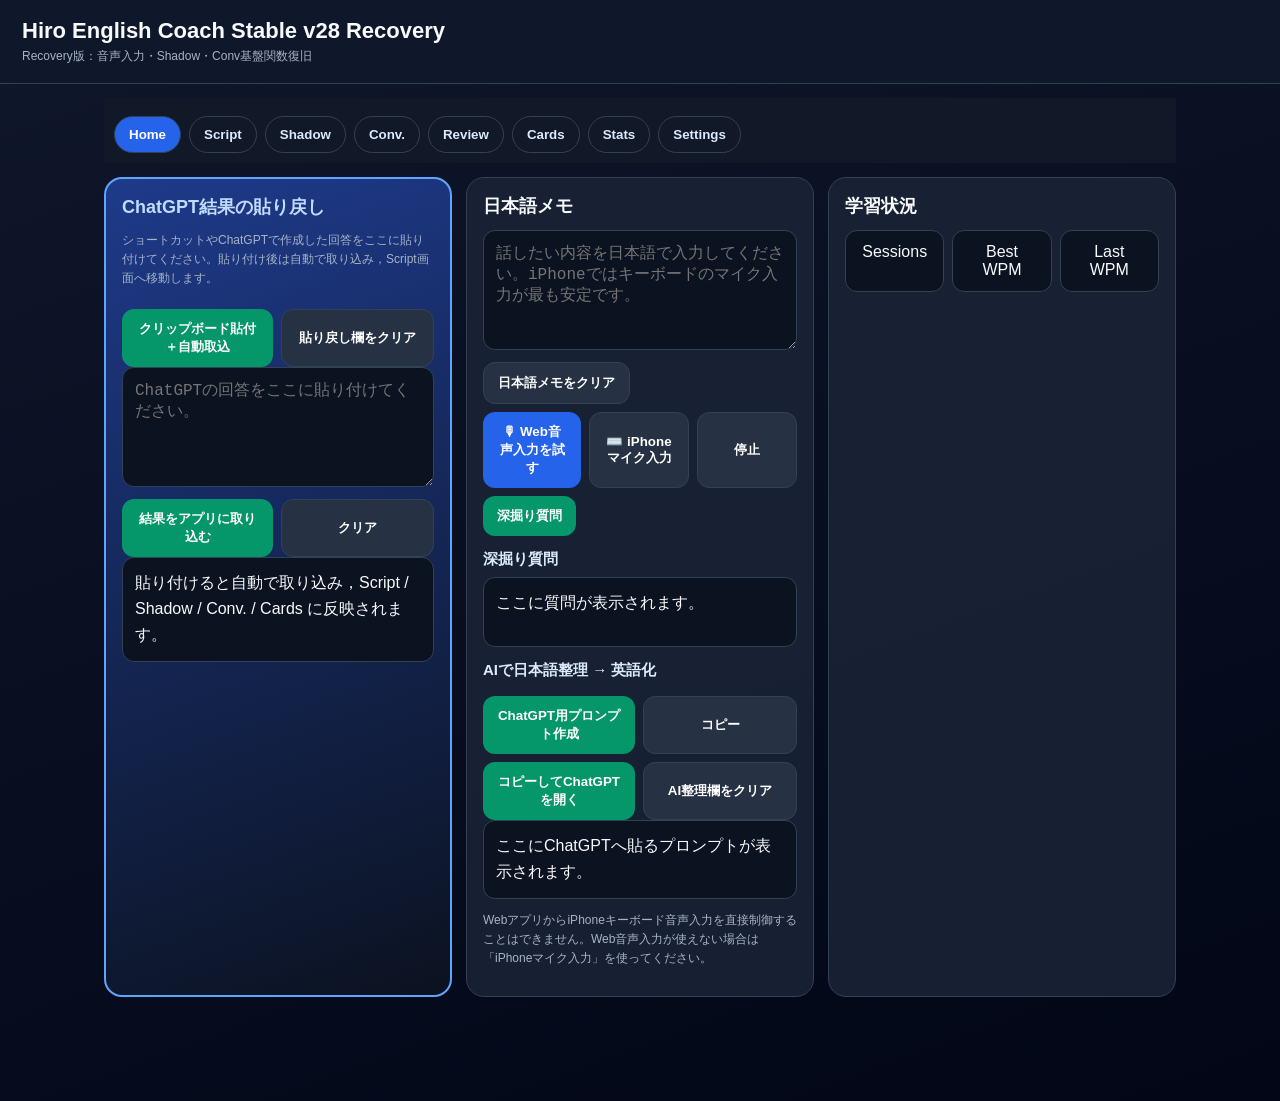
==== index.html @ 5a3bcdb6 "Add files via upload" ====
<!doctype html>
<html lang="ja">
<head>
<meta charset="utf-8">
<meta name="viewport" content="width=device-width,initial-scale=1,viewport-fit=cover">
<title>Hiro English Coach Stable v28 Recovery</title>
<link rel="manifest" href="manifest.webmanifest">
<style>
:root{--bg:#0f172a;--card:#182235;--ink:#f8fafc;--muted:#a7b3c7;--line:#334155;--blue:#2563eb;--green:#059669;--red:#dc2626;--amber:#f59e0b;--paste:#1e3a8a}
*{box-sizing:border-box}
body{margin:0;background:linear-gradient(160deg,#0f172a,#020617);color:var(--ink);font-family:-apple-system,BlinkMacSystemFont,"Segoe UI","Noto Sans JP",sans-serif}
header{padding:18px 22px;border-bottom:1px solid var(--line);background:#0f172a}
h1{font-size:22px;margin:0}.sub{font-size:12px;color:var(--muted);margin-top:4px}
.wrap{max-width:1100px;margin:auto;padding:14px 14px 90px}
.tabs{display:flex;gap:8px;overflow:auto;background:#111827;padding:10px;margin-bottom:14px}
.tab{white-space:nowrap;border:1px solid var(--line);border-radius:999px;background:#111827;color:#dbeafe;padding:10px 14px;font-weight:800;cursor:pointer}
.tab.active{background:var(--blue);color:white}
.screen{display:none}.screen.active{display:block}
.grid{display:grid;grid-template-columns:repeat(auto-fit,minmax(290px,1fr));gap:14px}
.card{background:rgba(24,34,53,.96);border:1px solid var(--line);border-radius:18px;padding:16px;margin-bottom:14px}
.cardPaste{background:linear-gradient(160deg,#1e3a8a,#0b1220);border:2px solid #60a5fa}
h2{font-size:18px;margin:0 0 12px}h3{font-size:15px;margin:14px 0 8px;color:#dbeafe}
input,textarea{width:100%;background:#0b1220;color:#f8fafc;border:1px solid var(--line);border-radius:12px;padding:12px;font-size:16px}
textarea{min-height:120px;resize:vertical}
button{border:0;border-radius:12px;background:var(--blue);color:white;padding:11px 14px;font-weight:800;cursor:pointer;margin-top:8px}
button.secondary{background:#263244;border:1px solid var(--line)}
button.good{background:var(--green)}
button.danger{background:var(--red)}
button.warn{background:var(--amber);color:#111827}
.row{display:flex;gap:8px}.row>*{flex:1}
.out{white-space:pre-wrap;background:#0b1220;border:1px solid var(--line);border-radius:12px;padding:12px;min-height:70px;line-height:1.65}
.pill{display:inline-block;border:1px solid var(--line);border-radius:999px;padding:7px 10px;margin:4px;background:#0b1220;color:#dbeafe;cursor:pointer}
.metric{display:grid;grid-template-columns:repeat(3,1fr);gap:8px}
.metric div{background:#0b1220;border:1px solid var(--line);border-radius:12px;text-align:center;padding:12px}
.metric b{display:block;font-size:22px}
canvas{width:100%;height:210px;background:#0b1220;border:1px solid var(--line);border-radius:12px}
.toast{position:fixed;left:16px;right:16px;bottom:18px;background:#052e2b;color:#d1fae5;border:1px solid #065f46;border-radius:14px;padding:12px;display:none;z-index:10}
.small{font-size:12px;color:var(--muted);line-height:1.6}
.itemCard{background:#0b1220;border:1px solid var(--line);border-radius:12px;padding:10px;line-height:1.55;margin-bottom:8px}
.itemCard b{display:block;color:#f8fafc;margin-bottom:4px}.itemCard .jp{color:#dbeafe}.itemCard .ex{color:#a7b3c7;font-size:12px;margin-top:4px}
.timer{font-size:34px;font-weight:900;text-align:center;background:#0b1220;border:1px solid var(--line);border-radius:14px;padding:14px;margin:8px 0}
.hiddenAnswer{display:none;margin-top:8px;color:#dbeafe}
.cardRow{display:grid;grid-template-columns:auto 1fr auto;gap:10px;align-items:start}
.badge{display:inline-block;border-radius:999px;padding:3px 8px;background:#1f2937;color:#dbeafe;font-size:12px;margin-left:4px}
.highlightTitle{color:#bfdbfe}

.studyCard{background:#0b1220;border:1px solid var(--line);border-radius:14px;padding:12px;margin-bottom:10px}
.studyCard .front{font-size:18px;font-weight:900;color:#f8fafc;margin-bottom:8px}
.studyCard .meaning{background:#10233f;border-left:4px solid #60a5fa;border-radius:8px;padding:8px;margin:6px 0;color:#dbeafe}
.studyCard .example{background:#111827;border-radius:8px;padding:8px;margin-top:6px;color:#a7b3c7;font-size:13px}
.studyCard label{display:flex;gap:8px;align-items:flex-start}
.testCard{background:#0b1220;border:1px solid var(--line);border-radius:14px;padding:14px;margin-bottom:10px}
.testQuestion{font-size:17px;font-weight:900;margin-bottom:8px}
.answerBox{display:none;background:#10233f;border-left:4px solid #60a5fa;border-radius:8px;padding:10px;margin-top:10px}
.answerText{font-size:18px;font-weight:900;color:#f8fafc;margin-bottom:6px}
.hintText{color:#a7b3c7;font-size:13px}


.dataBox{min-height:140px;font-family:ui-monospace,SFMono-Regular,Menlo,monospace;font-size:12px}
.toggleBody{display:block}
.compactCard .meaning,.compactCard .example{display:none}

@media(max-width:640px){.row{display:block}.metric{grid-template-columns:1fr 1fr 1fr}.cardRow{grid-template-columns:auto 1fr}}

/* v8 responsive fixes */
.studyCard,.itemCard,.testCard{
  overflow:hidden;
  word-break:break-word;
  overflow-wrap:anywhere;
}
.studyCard label{
  display:grid;
  grid-template-columns:24px minmax(0,1fr);
  gap:10px;
  align-items:start;
}
.studyCard .front,.itemCard .front,.testQuestion{
  white-space:normal;
  word-break:break-word;
  overflow-wrap:anywhere;
  line-height:1.45;
}
.meaning,.example,.answerBox,.hintText{
  white-space:normal;
  word-break:break-word;
  overflow-wrap:anywhere;
}
.mobileOnly{display:none}
.desktopOnly{display:block}
.quizPrompt{
  background:#111827;
  border:1px solid var(--line);
  border-radius:10px;
  padding:10px;
  margin:8px 0;
}
.quizPrompt .label{
  color:#a7b3c7;
  font-size:12px;
  display:block;
  margin-bottom:4px;
}
.quizPrompt .content{
  color:#f8fafc;
  font-weight:800;
  font-size:16px;
  line-height:1.5;
}
@media(max-width:640px){
  body{font-size:15px}
  header{padding:14px 14px}
  h1{font-size:19px}
  .wrap{padding:10px 10px 80px}
  .tabs{gap:6px;padding:8px;margin-left:-10px;margin-right:-10px;border-radius:0}
  .tab{padding:9px 11px;font-size:13px}
  .grid{display:block}
  .card{padding:12px;border-radius:14px}
  .row{display:block}
  .row>*{width:100%;margin-top:8px}
  textarea{min-height:105px;font-size:16px}
  button{width:100%;font-size:14px}
  .metric{grid-template-columns:1fr 1fr 1fr;gap:6px}
  .metric div{padding:8px}
  .metric b{font-size:18px}
  .studyCard,.itemCard,.testCard{padding:10px;border-radius:12px;margin-bottom:10px}
  .studyCard label{grid-template-columns:22px minmax(0,1fr)}
  .studyCard input[type="checkbox"]{width:20px;height:20px;margin-top:2px}
  .studyCard .front,.itemCard .front{
    font-size:16px;
    line-height:1.45;
    display:block;
    max-width:100%;
  }
  .badge{
    display:inline-block;
    margin-left:0;
    margin-top:5px;
    white-space:normal;
    line-height:1.3;
  }
  .meaning,.example{
    font-size:14px;
    line-height:1.55;
    padding:8px;
  }
  .testQuestion{font-size:15px;line-height:1.5}
  .quizPrompt .content{font-size:15px}
  .answerText{font-size:16px;line-height:1.5}
  .timer{font-size:28px;padding:10px}
  canvas{height:170px}
  .mobileOnly{display:block}
  .desktopOnly{display:none}
}


.statsControls{display:flex;gap:8px;flex-wrap:wrap;margin:10px 0}
.statsControls button{width:auto}
.statsControls button.activeRange{background:#2563eb;color:white}
.legend{display:flex;gap:12px;flex-wrap:wrap;margin:8px 0;color:#dbeafe;font-size:13px}
.legend span{display:inline-flex;align-items:center;gap:6px}
.legend i{display:inline-block;width:14px;height:4px;border-radius:999px}
.legend .convLine{background:#60a5fa}
.legend .shadowLine{background:#34d399}
.ratePreview{background:#0b1220;border:1px solid var(--line);border-radius:12px;padding:12px;margin-top:8px;text-align:center;font-size:22px;font-weight:900}


/* v11 layout and stats polish */
.shadowGrid{
  display:grid;
  grid-template-columns:minmax(0,1.05fr) minmax(300px,.95fr);
  gap:14px;
  align-items:start;
}
.statPanel{
  background:linear-gradient(160deg,#0b1220,#111827);
  border:1px solid #334155;
  border-radius:18px;
  padding:14px;
}
.statsControls{
  background:#0b1220;
  border:1px solid #334155;
  border-radius:999px;
  padding:6px;
  display:inline-flex;
  gap:6px;
}
.statsControls button{
  border-radius:999px;
  padding:8px 14px;
  margin-top:0;
}
.statsControls button.activeRange{
  background:linear-gradient(135deg,#2563eb,#60a5fa);
  color:white;
  box-shadow:0 0 18px rgba(96,165,250,.35);
}
.legend{
  display:flex;
  gap:10px;
  flex-wrap:wrap;
  margin:10px 0 8px;
  color:#dbeafe;
  font-size:13px;
}
.legend span{
  display:inline-flex;
  align-items:center;
  gap:7px;
  background:#0b1220;
  border:1px solid #334155;
  border-radius:999px;
  padding:6px 10px;
}
.legend i{display:inline-block;width:18px;height:4px;border-radius:999px}
.legend .convLine{background:#60a5fa}
.legend .shadowLine{background:#34d399}
.ratePreview{
  background:#0b1220;
  border:1px solid #334155;
  border-radius:14px;
  padding:12px;
  margin:8px 0;
  font-size:15px;
  color:#dbeafe;
}
.ratePreview b{
  display:block;
  font-size:26px;
  color:#f8fafc;
  margin-top:4px;
}
@media(max-width:760px){
  .shadowGrid{display:block}
}


.syncStatusOk{color:#86efac}
.syncStatusNg{color:#fecaca}
.syncBox{background:#0b1220;border:1px solid #334155;border-radius:14px;padding:12px;margin-top:10px}


.speedControl{
  display:grid;
  grid-template-columns:1fr auto;
  gap:10px;
  align-items:center;
  margin:10px 0;
}
.speedNumber{
  min-width:96px;
  text-align:center;
  background:#0b1220;
  border:1px solid #60a5fa;
  border-radius:14px;
  padding:10px;
  font-weight:900;
  color:#f8fafc;
}
.speedNumber .num{
  font-size:28px;
  line-height:1;
}
.speedNumber .unit{
  font-size:12px;
  color:#a7b3c7;
}
@media(max-width:640px){
  .speedControl{grid-template-columns:1fr}
  .speedNumber{width:100%}
}


.pointNote{
  display:inline-block;
  font-size:11px;
  color:#93c5fd;
  background:rgba(37,99,235,.12);
  border:1px solid rgba(96,165,250,.35);
  border-radius:999px;
  padding:2px 7px;
  margin:2px 0 6px;
  font-weight:700;
}
.reviewCollapsed{
  display:none !important;
}


.shadowBlockCard{background:#0b1220;border:1px solid #334155;border-radius:12px;padding:10px;margin-bottom:10px;line-height:1.65}
.shadowBlockCard .blockTitle{font-size:12px;color:#93c5fd;font-weight:800;margin-bottom:6px}
.shadowBlockCard .blockText{white-space:pre-wrap;word-break:break-word}
.shadowBlockCard.selectedShadow{border-color:#60a5fa;box-shadow:0 0 0 2px rgba(96,165,250,.20)}
.shadowControls{display:flex;gap:8px;flex-wrap:wrap;margin:8px 0}
.shadowControls button{width:auto}
@media(max-width:640px){.shadowControls button{width:100%}}

</style>
</head>
<body>
<header>
<h1>Hiro English Coach Stable v28 Recovery</h1>
<div class="sub">Recovery版：音声入力・Shadow・Conv基盤関数復旧</div>
</header>

<div class="wrap">
<nav class="tabs">
<button class="tab active" data-target="home">Home</button>
<button class="tab" data-target="scriptTab">Script</button>
<button class="tab" data-target="shadow">Shadow</button>
<button class="tab" data-target="conv">Conv.</button>
<button class="tab" data-target="review">Review</button>
<button class="tab" data-target="cards">Cards</button>
<button class="tab" data-target="stats">Stats</button>
<button class="tab" data-target="settings">Settings</button>
</nav>

<section id="home" class="screen active">
<div class="grid">
<div class="card cardPaste">
<h2 class="highlightTitle">ChatGPT結果の貼り戻し</h2>
<p class="small">ショートカットやChatGPTで作成した回答をここに貼り付けてください。貼り付け後は自動で取り込み，Script画面へ移動します。</p>
<div class="row"><button class="good" id="pasteFromClipboard">クリップボード貼付＋自動取込</button><button class="secondary" id="clearResultBox">貼り戻し欄をクリア</button></div>
<textarea id="chatgptResult" placeholder="ChatGPTの回答をここに貼り付けてください。"></textarea>
<div class="row"><button class="good" id="importChatGPTResult">結果をアプリに取り込む</button><button class="secondary" id="clearChatGPTResult">クリア</button></div>
<div id="importStatus" class="out">貼り付けると自動で取り込み，Script / Shadow / Conv. / Cards に反映されます。</div>
</div>


<div class="card">
<h2>日本語メモ</h2>
<textarea id="memo" placeholder="話したい内容を日本語で入力してください。iPhoneではキーボードのマイク入力が最も安定です。"></textarea>
<button class="secondary" id="clearMemo">日本語メモをクリア</button>
<div class="row"><button id="voiceJa">🎙 Web音声入力を試す</button><button class="secondary" id="focusMemo">⌨️ iPhoneマイク入力</button><button class="secondary" id="stopVoice1">停止</button></div>

<button class="good" id="deepBtn">深掘り質問</button>
<h3>深掘り質問</h3>
<div id="deepQuestion" class="out">ここに質問が表示されます。</div>

<h3>AIで日本語整理 → 英語化</h3>
<div class="row"><button class="good" id="makeAiPrompt">ChatGPT用プロンプト作成</button><button class="secondary" id="copyAiPrompt">コピー</button></div>
<div class="row"><button class="good" id="openChatGPT">コピーしてChatGPTを開く</button><button class="secondary" id="clearAiPrompt">AI整理欄をクリア</button></div>
<div id="aiPromptBox" class="out">ここにChatGPTへ貼るプロンプトが表示されます。</div>
<p class="small">WebアプリからiPhoneキーボード音声入力を直接制御することはできません。Web音声入力が使えない場合は「iPhoneマイク入力」を使ってください。</p>
</div>


<div class="card">
<h2>学習状況</h2>
<div class="metric">
<div><b id="totalSessions">0</b><span>Sessions</span></div>
<div><b id="bestWpm">0</b><span>Best WPM</span></div>
<div><b id="lastWpm">0</b><span>Last WPM</span></div>
</div>
</div>
</div>
</section>

<section id="scriptTab" class="screen">
<div class="card">
<h2>Script</h2>
<div class="row"><button id="speakScript" class="secondary">🔊 読み上げ</button><button id="stopSpeak" class="secondary">停止</button></div>
<button class="secondary" id="clearScript">Scriptをクリア</button>
<h3>AI整理後の日本語</h3>
<div id="refinedJapanese" class="out"></div>
<h3>English Script</h3>

<textarea id="scriptText" placeholder="ここに英語スクリプトが入ります。"></textarea>
<h3>Japanese Translation</h3>
<div id="translation" class="out"></div>
<h3>Useful Phrases</h3>
<div id="phrases"></div>
<h3>TOEIC Vocabulary</h3>
<div id="vocab"></div>
</div>
</section>

<section id="shadow" class="screen">
<div class="shadowGrid">
<div class="card">
<h2>Shadowing</h2>
<div class="row"><button id="makeShadow" class="good">ブロック再分割</button><button id="speakShadowAll" class="secondary">🔊 全体読み上げ</button></div><div class="shadowControls"><button id="repeatShadowAll" class="secondary">全体リピート</button><button id="repeatSelectedShadow" class="secondary">選択ブロックをリピート</button><button id="stopShadowRepeat" class="danger">リピート停止</button></div><div id="selectedShadowInfo" class="small">選択中ブロック：なし</div>
<div id="shadowBlocks" class="out"></div>
<button class="secondary" id="clearShadow">Shadowをクリア</button>
</div>

<div class="card">
<h2>Shadow WPM</h2>
<p class="small">シャドーイングした英文をここに入力，またはWeb音声入力してください。WPM履歴にはShadowとして記録されます。</p>
<textarea id="shadowSpoken" placeholder="シャドーイングで話した英文を入力してください。"></textarea>
<button class="secondary" id="clearShadowSpoken">Shadow音声入力欄をクリア</button>
<div class="row"><button id="voiceShadowEn">🎙 Web音声入力＋WPM開始</button><button class="secondary" id="focusShadowSpoken">⌨️ iPhoneマイク入力</button><button class="secondary" id="stopShadowVoice">停止＋WPM計測</button></div>
<h3>Shadow WPM測定</h3>
<div class="timer" id="shadowTimerDisplay">00:00</div>
<div class="row"><button id="startShadowTimer" class="good">開始</button><button id="stopShadowTimer" class="secondary">停止</button><button id="resetShadowTimer" class="secondary">リセット</button></div>
<input id="shadowSeconds" type="hidden" value="1">
<div id="shadowWpmOut" class="out"></div>
</div>


</div></section>

<section id="conv" class="screen">
<div class="grid">
<div class="card">
<h2>英会話質問</h2>
<div id="questions" class="out"></div>
</div>
<div class="card">
<h2>自分の英語</h2>
<textarea id="spoken" placeholder="英語で話した内容を入力してください。Web音声入力が使える場合は，開始と同時にWPMタイマーも始まります。"></textarea>
<button class="secondary" id="clearSpoken">自分の英語をクリア</button>
<div class="row"><button id="voiceEn">🎙 Web音声入力＋WPM開始</button><button class="secondary" id="focusSpoken">⌨️ iPhoneマイク入力</button><button class="secondary" id="stopVoice2">停止＋WPM計測</button></div>
<h3>WPM測定</h3>
<div class="timer" id="timerDisplay">00:00</div>
<div class="row"><button id="startTimer" class="good">開始</button><button id="stopTimer" class="secondary">停止</button><button id="resetTimer" class="secondary">リセット</button></div>
<div class="row"><input id="seconds" type="number" value="60" min="1"><button id="calcWpm" class="good">WPM計測</button></div>
<div id="wpmOut" class="out"></div>
</div>
</div>
</section>

<section id="review" class="screen">
<div class="grid">
<div class="card">
<h2>今回の復習カード</h2>
<button id="makeReview" class="good">今回のカード表示</button>
<div class="row"><button id="showCurrentCardList" class="secondary">今回のカードすべて表示</button><button id="hideCurrentCardList" class="secondary">今回のカードすべて非表示</button></div>
<div id="reviewCards"></div>
<div class="row"><button id="saveSelectedCurrentPhrases" class="good">選択したカードを蓄積</button><button id="selectAllCurrent" class="secondary">今回分を全選択</button></div>
</div>
<div class="card">
<h2>ミニクイズ</h2>
<div id="quiz"></div>
</div>
</div>
</section>

<section id="cards" class="screen">
<div class="card">
<h2>後日確認テスト</h2>
<p class="small">先に確認テストを表示します。蓄積カード一覧でカードを選択してから「選択カードでテスト」を押してください。</p>
<div class="row"><button id="makeSavedQuiz" class="good">選択カードでテスト</button><button id="makeRandomSavedQuiz" class="secondary">ランダム5問</button></div>
<div id="savedQuiz"></div>
</div>
<div class="card">
<h2>蓄積カード一覧</h2>
<div class="row"><button id="selectAllSaved" class="secondary">全選択</button><button id="unselectAllSaved" class="secondary">全解除</button><button id="deleteSelectedCards" class="danger">選択削除</button></div>
<div id="savedPhrases"></div>
</div>
<div class="card">
<h2>クラウド同期</h2>
<p class="small">Cloudflare Worker + KV に復習カードとWPM履歴を保存し，PC/iPhoneで共有できます。</p>
<div class="row"><button id="saveCloud" type="button" class="good" type="button" onclick="saveCloud()">クラウドへ保存</button><button id="loadCloud" type="button" class="secondary" type="button" onclick="loadCloud()">クラウドから読込</button></div>
<div id="cloudStatus" class="out">未同期</div>
<h2>データ移行</h2>
<p class="small">復習カードとWPM履歴をJSON形式で書き出し，別端末や更新後のアプリに取り込めます。</p>
<div class="row"><button id="exportData" class="good">データを書き出し</button><button id="copyExportData" class="secondary">コピー</button></div>
<textarea id="dataTransferBox" class="dataBox" placeholder="ここに書き出しデータが表示されます。取り込む場合はJSONを貼り付けてください。"></textarea>
<div class="row"><button id="importData" class="good">データを取り込む</button><button id="clearTransferBox" class="secondary">欄をクリア</button></div>
<div id="dataTransferStatus" class="out">未実行</div>
</div>
</section>

<section id="stats" class="screen">
<div class="card">
<h2>WPM履歴</h2>
<div class="metric">
<div><b id="avgWpm">0</b><span>Average</span></div>
<div><b id="statBest">0</b><span>Best</span></div>
<div><b id="statLast">0</b><span>Last</span></div>
</div>
<div class="statsControls"><button id="rangeAll" class="secondary activeRange">全期間</button><button id="rangeWeek" class="secondary">週</button><button id="rangeMonth" class="secondary">月</button></div><div class="legend"><span><i class="convLine"></i>Conv. WPM</span><span><i class="shadowLine"></i>Shadow WPM</span></div><canvas id="chart" width="900" height="260"></canvas>
<button class="secondary" id="clearData">WPM履歴削除</button>
</div>
</section>

<section id="settings" class="screen">
<div class="card">
<h2>設定</h2>
<label class="small">読み上げ速度</label>
<div class="speedControl">
  <input id="readWpm" type="range" min="80" max="220" step="5" value="130">
  <div class="speedNumber"><div class="num"><span id="rateValue">130</span></div><div class="unit">WPM</div></div>
</div>
<h3>クラウド同期設定</h3>
<label class="small">Sync Worker URL</label>
<input id="syncWorkerUrl" placeholder="例：https://english-sync.xxxxx.workers.dev">
<label class="small">ユーザーID</label>
<input id="syncUserId" placeholder="例：hiro">
<label class="small">同期パスコード</label>
<input id="syncPasscode" type="password" placeholder="Cloudflare Workerに設定したパスコード">
<label class="small"><input id="autoSync" type="checkbox" style="width:auto;margin-right:8px">自動同期する（起動時に読込・更新時に保存）</label>
<button id="testSync" type="button" class="secondary" type="button" onclick="testSync()">同期接続テスト</button>

<button id="saveSettings" class="good">保存</button>
<div id="settingsStatus" class="out">設定を変更できます。</div>
</div>
</section>
</div>
<div id="toast" class="toast"></div>

<script>
(function(){
"use strict";
if("serviceWorker" in navigator){navigator.serviceWorker.getRegistrations().then(function(regs){regs.forEach(function(r){r.unregister();});}).catch(function(){});}
var storeKey="hiroEnglishCoach.stable.v5";
var recognition=null, currentDictationMode=null, currentDictationMode=null, currentDictationTarget=null, currentDictationMode=null, timerStart=null, timerElapsed=0, timerInterval=null, shadowTimerStart=null, shadowTimerElapsed=0, shadowTimerInterval=null, statsRange="all";
var currentPhraseItems=[], currentVocabItems=[];
var shadowBlocksData=[], selectedShadowIndex=null, shadowRepeatActive=false;

function el(id){return document.getElementById(id)}
function val(id){return (el(id).value||"").trim()}
function text(id,t){el(id).innerText=t||""}
function html(id,t){el(id).innerHTML=t||""}
function toast(t){var x=el("toast");x.innerText=t;x.style.display="block";setTimeout(function(){x.style.display="none"},2600)}
function esc(s){return String(s||"").replace(/[&<>"']/g,function(m){return {"&":"&amp;","<":"&lt;",">":"&gt;",'"':"&quot;","'":"&#39;"}[m]})}
function getData(){try{return JSON.parse(localStorage.getItem(storeKey)||'{"sessions":[],"settings":{},"savedPhrases":[]}')}catch(e){return {sessions:[],settings:{},savedPhrases:[]}}}
function saveData(d){try{localStorage.setItem(storeKey,JSON.stringify(d))}catch(e){} updateStats();renderSavedPhrases();scheduleAutoSync()}
function showTab(id){document.querySelectorAll(".screen").forEach(function(s){s.classList.remove("active")});document.querySelectorAll(".tab").forEach(function(b){b.classList.remove("active")});el(id).classList.add("active");document.querySelector('.tab[data-target="'+id+'"]').classList.add("active");if(id==="stats")drawChart();if(id==="cards")renderSavedPhrases()}

function deepQuestion(){var qs=["一番伝えたい結論は何ですか？","具体例を1つ挙げるとしたら何ですか？","なぜその話を英語で話したいですか？","聞き手にどんな印象を持ってほしいですか？","英語で言いにくそうな部分はどこですか？","その経験から何を学びましたか？"];text("deepQuestion",qs[Math.floor(Math.random()*qs.length)])}

function makeAiPrompt(){
  var memo=val("memo")||"未入力";
  var prompt="あなたは私専属の英語スピーキングコーチです。\n\n"+
"以下の日本語メモをもとに，英語スピーキング練習用の教材を作ってください。\n"+
"あとで別アプリに貼り戻すため，必ず指定した見出しタグを使って出力してください。\n\n"+
"【日本語メモ】\n"+memo+"\n\n"+
"以下の形式で出力してください。見出しタグは変更しないでください。\n\n"+
"[JAPANESE_REFINED]\n日本語メモを自然で分かりやすい話し言葉に整理してください。結論→理由→具体例→まとめの順にしてください。\n\n"+
"[ENGLISH_SCRIPT]\nTOEIC700程度の学習者が1分で話せる自然な英語スクリプトを作ってください。難しすぎる表現は避けてください。\n\n"+
"[JAPANESE_TRANSLATION]\n英語スクリプトの自然な日本語訳を書いてください。\n\n"+
"[USEFUL_PHRASES]\n重要表現を10個，英語表現 - 日本語意味 - 例文 の形式で書いてください。\n\n"+
"[TOEIC_VOCABULARY]\nTOEICにも役立つ語彙を10個，英単語 - 日本語意味 - 例文 の形式で書いてください。\n\n"+
"[SHADOWING]\n英語スクリプトだけを2〜3文ごとに区切ってください。POINTやTipが必要な場合は短く1行だけにしてください。日本語解説や空白行は入れないでください。\n\n"+
"[CONVERSATION_QUESTIONS]\n英会話練習用の質問を5個作ってください。\n\n"+
"[MINI_QUIZ]\n穴埋め，英訳，意味確認を混ぜたミニクイズを5問作ってください。";
  text("aiPromptBox",prompt);
  try{navigator.clipboard.writeText(prompt);toast("ChatGPT用プロンプトを作成してコピーしました")}catch(e){toast("プロンプトを作成しました。手動でコピーしてください")}
}
function copyAiPrompt(){var p=el("aiPromptBox").innerText||"";if(!p||p.indexOf("ここに")===0){makeAiPrompt();return}try{navigator.clipboard.writeText(p);toast("コピーしました")}catch(e){toast("手動でコピーしてください")}}
function openChatGPT(){makeAiPrompt();toast("プロンプトをコピーしました。ChatGPTで貼り付けて送信してください。");setTimeout(function(){try{window.open("https://chatgpt.com/","_blank")}catch(e){location.href="https://chatgpt.com/"}},300)}

var importBusy=false;
var lastImportedText="";

function runChatGPTImport(reason){
  var t=val("chatgptResult");
  if(!t || t.trim().length<20){
    return false;
  }
  if(importBusy)return false;
  if(t===lastImportedText && reason!=="manual"){
    return false;
  }
  importBusy=true;
  try{
    lastImportedText=t;
    importChatGPTResult();
    return true;
  }catch(e){
    text("importStatus","取り込みエラー: "+(e.message||e));
    toast("取り込みエラー: "+(e.message||e));
    return false;
  }finally{
    setTimeout(function(){importBusy=false},300);
  }
}

async function pasteFromClipboard(){
  try{
    var t=await navigator.clipboard.readText();
    if(!t){
      toast("クリップボードが空です");
      return;
    }
    el("chatgptResult").value=t;
    lastImportedText="";
    text("importStatus","クリップボードから貼り付けました。取り込みます。");
    toast("貼り付けました。取り込みます。");
    setTimeout(function(){runChatGPTImport("clipboard")},80);
  }catch(e){
    text("importStatus","ブラウザ制限で自動貼付できません。貼り戻し欄を長押し/貼り付けしてください。");
    toast("自動貼付できません。手動でペーストしてください。");
    el("chatgptResult").focus();
  }
}



// v27 compatibility guards
function isNoiseLine(line){
  var s=String(line||"").trim();
  if(!s)return true;
  if(/^[-ー―—–_=\s]+$/.test(s))return true;
  if(/^\[[A-Z_]+\]$/.test(s))return true;
  if(/^(Japanese|Tip|POINT|Point|日本語|コツ|ポイント)[:：]/i.test(s))return true;
  return false;
}

function isEnglishLine(line){
  var s=String(line||"").trim();
  if(isNoiseLine(s))return false;
  if(/[ぁ-んァ-ヶ一-龠]/.test(s))return false;
  return /[A-Za-z]/.test(s);
}

function importChatGPTResult(){
  var src=val("chatgptResult");
  if(!src || !src.trim()){
    toast("ChatGPTの結果を貼り付けてください");
    return;
  }

  var refined="",script="",translation="",phrases="",vocab="",questions="",quiz="";
  try{
    refined=extractSection(src,"JAPANESE_REFINED");
    script=extractSection(src,"ENGLISH_SCRIPT");
    translation=extractSection(src,"JAPANESE_TRANSLATION");
    phrases=extractSection(src,"USEFUL_PHRASES");
    vocab=extractSection(src,"TOEIC_VOCABULARY");
    questions=extractSection(src,"CONVERSATION_QUESTIONS");
    quiz=extractSection(src,"MINI_QUIZ");
  }catch(e){
    text("importStatus","セクション抽出で一部エラーがありましたが，取り込みを継続します。");
  }

  if(!script){
    var lines=src.split(/\n+/).map(function(x){return x.trim()}).filter(Boolean);
    var englishLines=lines.filter(function(x){return isEnglishLine(x) && !/^\[.*\]$/.test(x);});
    script=englishLines.length?englishLines.join(" "):src;
  }

  if(el("refinedJapanese"))text("refinedJapanese",refined);
  if(el("scriptText"))el("scriptText").value=script;
  if(el("translation"))text("translation",translation);

  try{if(phrases)renderPhraseList(phrases)}catch(e){}
  try{if(vocab)renderVocabList(vocab)}catch(e){}

  try{
    shadowBlocksData=[];
    if(el("shadowBlocks"))html("shadowBlocks","");
    makeShadowFromScript(script);
  }catch(e){
    text("importStatus","Shadowブロック分割でエラー: "+(e.message||e));
  }

  if(questions && el("questions"))text("questions",questions);
  if(quiz && el("quiz"))html("quiz",'<div class="out">'+esc(quiz)+'</div>');

  var d=getData();
  d.memo=val("memo");
  d.script=script;
  d.translation=translation;
  d.refined=refined;
  d.currentPhraseItems=currentPhraseItems;
  d.currentVocabItems=currentVocabItems;
  d.chatgptResult=src;
  saveData(d);

  text("importStatus","取り込み完了。Scriptへ移動しました。Shadowブロックも自動分割済みです。");
  toast("取り込み完了。Scriptへ移動します。");

  showTab("scriptTab");
  setTimeout(function(){showTab("scriptTab")},80);
  setTimeout(function(){showTab("scriptTab")},250);
}




function extractSection(src,name){
  src=String(src||"").replace(/\r/g,"");
  var startTag="["+name+"]";
  var idx=src.indexOf(startTag);
  if(idx<0)return "";
  var rest=src.slice(idx+startTag.length);
  var next=rest.search(/\n\[[A-Z_]+\]/);
  if(next>=0)rest=rest.slice(0,next);
  return rest.trim();
}

function parseLineItem(line){
  var raw=String(line||"").trim();
  raw=raw.replace(/^[-・*]\s*/,"").replace(/^\d+[.)]\s*/,"").trim();
  if(isNoiseLine(raw))return null;
  var parts=raw.split(/\s+-\s+|：|:|－|—/).map(function(x){return x.trim()}).filter(Boolean);
  var expression=parts[0]||"";
  var meaning=parts[1]||"";
  var example=parts.slice(2).join(" - ")||"";

  if(!meaning){
    var m=raw.match(/^(.+?)\s*[（(](.+?)[）)]\s*(.*)$/);
    if(m){expression=m[1].trim();meaning=m[2].trim();example=m[3].trim();}
  }

  if(!expression || expression.length<2)return null;
  if(/^(例文|Example|Meaning|意味)\s*$/i.test(expression))return null;
  if(!meaning && !example && expression.split(/\s+/).length<2 && !/[A-Za-z]/.test(expression))return null;

  return {id:Date.now()+"-"+Math.random().toString(36).slice(2),expression:expression,meaning:meaning,example:example,correct:0,total:0,created:new Date().toISOString()}
}

function renderPhraseList(block){
  var lines=String(block||"").split(/\n/).map(function(x){return x.trim()}).filter(Boolean);
  currentPhraseItems=lines.map(parseLineItem).filter(Boolean).filter(function(p){
    return p.expression && (p.meaning || p.example || p.expression.split(/\s+/).length>=2);
  });
  if(!currentPhraseItems.length){
    html("phrases",'<div class="out">Useful Phrasesは検出されませんでした。</div>');
    return;
  }
  html("phrases",currentPhraseItems.map(function(p,i){
    return '<div class="studyCard">'
      + '<div class="front">'+(i+1)+'. '+esc(p.expression)+'</div>'
      + (p.meaning?'<div class="meaning"><b>和訳</b><br>'+esc(p.meaning)+'</div>':'')
      + (p.example?'<div class="example"><b>例文</b><br>'+esc(p.example)+'</div>':'')
      + '</div>';
  }).join(""));
}

function renderVocabList(block){
  var lines=String(block||"").split(/\n/).map(function(x){return x.trim()}).filter(Boolean);
  currentVocabItems=lines.map(parseLineItem).filter(Boolean).filter(function(p){
    return p.expression && (p.meaning || p.example);
  });
  if(!currentVocabItems.length){
    html("vocab",'<div class="out">TOEIC Vocabularyは検出されませんでした。</div>');
    return;
  }
  html("vocab",currentVocabItems.map(function(p,i){
    return '<div class="studyCard">'
      + '<div class="front">'+(i+1)+'. '+esc(p.expression)+'</div>'
      + (p.meaning?'<div class="meaning"><b>和訳</b><br>'+esc(p.meaning)+'</div>':'')
      + (p.example?'<div class="example"><b>例文</b><br>'+esc(p.example)+'</div>':'')
      + '</div>';
  }).join(""));
}

function isPointLine(line){
  return /^(POINT|Point|point|Tip|TIP|tip)[:：]/.test(String(line||"").trim());
}

function isEnglishShadowLine(line){
  var s=String(line||"").trim();
  if(!s)return false;
  if(/^[-ー―—–]+$/.test(s))return false;
  if(/^[①②③④⑤⑥⑦⑧⑨⑩]$/.test(s))return false;
  if(/^(Block\s*\d+|English|Japanese|Tip|Point|Pronunciation|Rhythm|意味|日本語|発音|コツ|ポイント)[:：]?\s*$/i.test(s))return false;
  if(/^(Japanese|Tip|Point|Pronunciation|Rhythm|意味|日本語|発音|コツ|ポイント)[:：]/i.test(s))return false;
  if(/[ぁ-んァ-ヶ一-龠]/.test(s))return false;
  if(!/[A-Za-z]/.test(s))return false;
  return true;
}

function cleanEnglishShadowLines(text){
  var src=String(text||"").replace(/\r/g,"");
  var lines=src.split("\n").map(function(x){return x.trim()}).filter(Boolean);
  var out=[];
  lines.forEach(function(line){
    var s=line.replace(/^[-・*]\s*/,"").replace(/^\d+[.)]\s*/,"").trim();
    if(isEnglishShadowLine(s))out.push(s);
  });
  if(!out.length){
    var sentences=src.match(/[^.!?]+[.!?]/g)||[];
    out=sentences.map(function(s){return s.trim()}).filter(isEnglishShadowLine);
  }
  return out;
}


// v28 restored foundational functions
function countEnglishWords(s){
  return (String(s||"").trim().match(/[A-Za-z]+(?:'[A-Za-z]+)?/g)||[]).length;
}

function focusForKeyboard(id){
  var node=el(id);
  if(node){
    node.focus();
    toast("入力欄を選択しました。iPhoneキーボードのマイクを使ってください。");
  }
}

function speak(t){
  var cleaned=String(t||"").replace(/Block\s*\d+/gi,"").trim();
  if(!cleaned){toast("読み上げる文章がありません");return}
  if(!("speechSynthesis" in window)){toast("このブラウザは読み上げに対応していません");return}
  speechSynthesis.cancel();
  var u=new SpeechSynthesisUtterance(cleaned);
  u.lang="en-US";
  u.rate=(Number(document.getElementById("readWpm")?document.getElementById("readWpm").value:130)||130)/150;
  speechSynthesis.speak(u);
}

function stopSpeaking(){
  if("speechSynthesis" in window)speechSynthesis.cancel();
}

function dictate(id,lang,withTimer,mode){
  var SR=window.SpeechRecognition||window.webkitSpeechRecognition;
  if(!SR){
    toast("Web音声認識が使えません。iPhoneキーボードのマイク入力を使ってください。");
    focusForKeyboard(id);
    return;
  }

  stopDictation(false);
  var target=el(id);
  if(!target){toast("入力欄が見つかりません");return}
  var base=target.value?target.value+" ":"";
  currentDictationMode=mode||"";

  recognition=new SR();
  recognition.lang=lang;
  recognition.continuous=true;
  recognition.interimResults=true;

  recognition.onresult=function(e){
    var finalText="",interim="";
    for(var i=e.resultIndex;i<e.results.length;i++){
      var t=e.results[i][0].transcript;
      if(e.results[i].isFinal)finalText+=t+" ";
      else interim+=t;
    }
    if(finalText)base+=finalText;
    target.value=base+interim;
  };

  recognition.onerror=function(e){
    toast("音声入力エラー: "+e.error+"。iPhoneキーボードのマイク入力を使ってください。");
    if(withTimer){
      if(currentDictationMode==="shadow"){stopShadowTimer();calcShadowWpm();}
      else{stopTimer();calcWpm();}
    }
    focusForKeyboard(id);
  };

  recognition.onend=function(){
    recognition=null;
    if(withTimer){
      if(currentDictationMode==="shadow"){
        stopShadowTimer();
        calcShadowWpm();
        toast("Shadow音声入力終了。WPMを計測しました");
      }else{
        stopTimer();
        calcWpm();
        toast("音声入力終了。WPMを計測しました");
      }
    }
    currentDictationMode=null;
  };

  try{
    if(withTimer){
      if(mode==="shadow")startShadowTimer();
      else startTimer();
    }
    recognition.start();
    toast("Web音声入力を開始しました");
  }catch(e){
    if(withTimer){
      if(mode==="shadow")stopShadowTimer();
      else stopTimer();
    }
    toast("音声入力を開始できませんでした。iPhoneキーボードのマイク入力を使ってください。");
    focusForKeyboard(id);
  }
}

function stopDictation(measure){
  var mode=currentDictationMode;
  if(recognition){
    try{
      recognition.onend=null;
      recognition.stop();
    }catch(e){}
    recognition=null;
    toast("音声入力を停止しました");
  }
  if(measure){
    if(mode==="shadow"){
      stopShadowTimer();
      calcShadowWpm();
    }else{
      stopTimer();
      calcWpm();
    }
  }
  currentDictationMode=null;
}

function cleanSpeakText(t){
  return String(t||"")
    .replace(/POINT[:：].*/gi,"")
    .replace(/Japanese[:：].*/gi,"")
    .replace(/Tip[:：].*/gi,"")
    .replace(/Block\s*\d+/gi,"")
    .trim();
}

function renderShadowBlocks(){
  shadowBlocksData=(shadowBlocksData||[]).filter(function(block){
    var s=String(block||"").trim();
    if(!s)return false;
    if(/^(Japanese|Tip|POINT|Point|日本語|コツ|ポイント)[:：]/i.test(s))return false;
    if(/[ぁ-んァ-ヶ一-龠]/.test(s))return false;
    return /[A-Za-z]/.test(s);
  });

  var out=shadowBlocksData.map(function(block,i){
    return '<div class="shadowBlockCard '+(selectedShadowIndex===i?'selectedShadow':'')+'" data-index="'+i+'">'
      + '<div class="blockTitle">Block '+(i+1)+'</div>'
      + '<div class="blockText">'+esc(block)+'</div>'
      + '<div class="shadowControls"><button class="secondary repeatOneShadow" data-index="'+i+'">このブロックをリピート</button></div>'
      + '</div>';
  }).join("");

  html("shadowBlocks",out);

  document.querySelectorAll(".shadowBlockCard").forEach(function(card){
    card.addEventListener("click",function(e){
      if(e.target.tagName==="BUTTON")return;
      selectedShadowIndex=Number(card.dataset.index);
      text("selectedShadowInfo","選択中ブロック：Block "+(selectedShadowIndex+1));
      renderShadowBlocks();
    });
  });

  document.querySelectorAll(".repeatOneShadow").forEach(function(b){
    b.addEventListener("click",function(e){
      e.stopPropagation();
      selectedShadowIndex=Number(b.dataset.index);
      text("selectedShadowInfo","選択中ブロック：Block "+(selectedShadowIndex+1));
      renderShadowBlocks();
      repeatSelectedShadow();
    });
  });
}

function makeShadowFromScript(script){
  var s=String(script||"").trim();
  if(!s){
    shadowBlocksData=[];
    html("shadowBlocks","");
    return;
  }

  s=s.replace(/\r/g,"\n")
     .replace(/\[(ENGLISH_SCRIPT|SHADOWING|JAPANESE_TRANSLATION|USEFUL_PHRASES|TOEIC_VOCABULARY|CONVERSATION_QUESTIONS|MINI_QUIZ|JAPANESE_REFINED)\]/gi,"\n")
     .replace(/^(English Script|Shadowing|Script)[:：]/gim,"\n");

  var rough=s.split(/\n+|(?<=[.!?])\s+/).map(function(x){
    return String(x||"").trim()
      .replace(/^[-・*]\s*/,"")
      .replace(/^\d+[.)]\s*/,"")
      .trim();
  }).filter(function(x){
    if(!x)return false;
    if(/^Block\s*\d+/i.test(x))return false;
    if(typeof isNoiseLine==="function" && isNoiseLine(x))return false;
    if(/[ぁ-んァ-ヶ一-龠]/.test(x))return false;
    if(!/[A-Za-z]/.test(x))return false;
    return true;
  });

  var cleanText=rough.join(" ").replace(/\s+/g," ").trim();
  var sentences=cleanText.split(/(?<=[.!?])\s+/).map(function(x){return x.trim()}).filter(function(x){
    if(!x)return false;
    if(typeof isEnglishLine==="function")return isEnglishLine(x);
    return /[A-Za-z]/.test(x) && !/[ぁ-んァ-ヶ一-龠]/.test(x);
  });

  shadowBlocksData=[];
  for(var i=0;i<sentences.length;i+=2){
    var chunk=sentences.slice(i,i+2).join(" ").trim();
    if(chunk)shadowBlocksData.push(chunk);
  }

  selectedShadowIndex=null;
  if(el("selectedShadowInfo"))text("selectedShadowInfo","選択中ブロック：なし");
  renderShadowBlocks();
}

function renderShadowFromText(shadowText){
  // SHADOWING欄には日本語解説やTipが混ざることがあるため，英語文だけを抽出して再分割する。
  makeShadowFromScript(shadowText);
}

function speakShadowAll(){
  var textToSpeak=shadowBlocksData.map(cleanSpeakText).filter(Boolean).join(" ");
  speak(textToSpeak);
}

function repeatText(textToSpeak){
  var cleaned=cleanSpeakText(textToSpeak);
  if(!cleaned){toast("読み上げる英文がありません");return}
  shadowRepeatActive=true;
  function loop(){
    if(!shadowRepeatActive)return;
    if(!("speechSynthesis" in window)){toast("読み上げ非対応です");return}
    speechSynthesis.cancel();
    var u=new SpeechSynthesisUtterance(cleaned);
    u.lang="en-US";
    u.rate=(Number(document.getElementById("readWpm")?document.getElementById("readWpm").value:130)||130)/150;
    u.onend=function(){if(shadowRepeatActive)setTimeout(loop,700)};
    speechSynthesis.speak(u);
  }
  loop();
}

function repeatShadowAll(){
  repeatText(shadowBlocksData.map(cleanSpeakText).filter(Boolean).join(" "));
}

function repeatSelectedShadow(){
  if(selectedShadowIndex===null||selectedShadowIndex===undefined){toast("リピートするブロックを選択してください");return}
  repeatText(shadowBlocksData[selectedShadowIndex]||"");
}

function stopShadowRepeat(){
  shadowRepeatActive=false;
  if("speechSynthesis" in window)speechSynthesis.cancel();
  toast("リピートを停止しました");
}

function makeShadow(){
  var s=val("scriptText");
  if(!s){toast("先にScriptタブでスクリプトを生成してください");return}
  makeShadowFromScript(s);
}

function formatTime(sec){var m=Math.floor(sec/60),s=sec%60;return String(m).padStart(2,"0")+":"+String(s).padStart(2,"0")}
function getTimerSeconds(){var sec=timerElapsed;if(timerStart)sec+=Math.floor((Date.now()-timerStart)/1000);return sec}
function updateTimerDisplay(){var sec=getTimerSeconds();text("timerDisplay",formatTime(sec));el("seconds").value=Math.max(1,sec||1)}
function startTimer(){if(timerStart)return;timerStart=Date.now();timerInterval=setInterval(updateTimerDisplay,500);updateTimerDisplay();toast("WPMタイマーを開始しました")}
function stopTimer(){if(timerStart){timerElapsed+=Math.floor((Date.now()-timerStart)/1000);timerStart=null}if(timerInterval){clearInterval(timerInterval);timerInterval=null}updateTimerDisplay()}
function resetTimer(){timerStart=null;timerElapsed=0;if(timerInterval){clearInterval(timerInterval);timerInterval=null}updateTimerDisplay();toast("WPMタイマーをリセットしました")}
function calcWpm(){
  stopTimer();
  var spoken=val("spoken"),sec=Number(val("seconds")||getTimerSeconds()||60);
  var words=countEnglishWords(spoken);
  var wpm=Math.round(words/sec*60),comment="";
  if(wpm<80)comment="ゆっくりでOK。まずは止まらず話すことを優先しましょう。";
  else if(wpm<110)comment="自然な練習ペースです。";
  else if(wpm<140)comment="かなり良いスピードです。";
  else comment="速いので，明瞭さも確認しましょう。";
  text("wpmOut","Words: "+words+"\nTime: "+sec+" sec\nWPM: "+wpm+"\nType: Conv.\nComment: "+comment);
  var d=getData();d.sessions.push({date:new Date().toISOString(),type:"conv",wpm:wpm,words:words,sec:sec,spoken:spoken});saveData(d);drawChart()
}

function getShadowTimerSeconds(){var sec=shadowTimerElapsed;if(shadowTimerStart)sec+=Math.floor((Date.now()-shadowTimerStart)/1000);return sec}
function updateShadowTimerDisplay(){var sec=getShadowTimerSeconds();if(el("shadowTimerDisplay"))text("shadowTimerDisplay",formatTime(sec));if(el("shadowSeconds"))el("shadowSeconds").value=Math.max(1,sec||1)}
function startShadowTimer(){if(shadowTimerStart)return;shadowTimerStart=Date.now();shadowTimerInterval=setInterval(updateShadowTimerDisplay,500);updateShadowTimerDisplay();toast("Shadow WPMタイマーを開始しました")}
function stopShadowTimer(){if(shadowTimerStart){shadowTimerElapsed+=Math.floor((Date.now()-shadowTimerStart)/1000);shadowTimerStart=null}if(shadowTimerInterval){clearInterval(shadowTimerInterval);shadowTimerInterval=null}updateShadowTimerDisplay()}
function resetShadowTimer(){shadowTimerStart=null;shadowTimerElapsed=0;if(shadowTimerInterval){clearInterval(shadowTimerInterval);shadowTimerInterval=null}updateShadowTimerDisplay();toast("Shadow WPMタイマーをリセットしました")}
function calcShadowWpm(){
  stopShadowTimer();
  var spoken=val("shadowSpoken");
  var sec=Number(getShadowTimerSeconds()||val("shadowSeconds")||1);
  if(sec<1)sec=1;
  var words=countEnglishWords(spoken);
  var wpm=Math.round(words/sec*60),comment="";
  if(wpm<80)comment="ゆっくりでOK。まずは止まらず話すことを優先しましょう。";
  else if(wpm<110)comment="自然な練習ペースです。";
  else if(wpm<140)comment="かなり良いスピードです。";
  else comment="速いので，明瞭さも確認しましょう。";
  text("shadowWpmOut","Words: "+words+"\nTime: "+sec+" sec\nWPM: "+wpm+"\nType: Shadow\nComment: "+comment);
  var d=getData();d.sessions.push({date:new Date().toISOString(),type:"shadow",wpm:wpm,words:words,sec:sec,spoken:spoken});saveData(d);drawChart()
}

function makeReview(){
  if(!currentPhraseItems.length){
    html("reviewCards",'<div class="out">Useful Phrasesを取り込んでください。</div>');
    return;
  }
  if(el("reviewCards"))el("reviewCards").classList.remove("reviewCollapsed");
  html("reviewCards",currentPhraseItems.map(function(p,i){
    return '<div class="studyCard">'
      + '<label><input type="checkbox" class="currentSelect" data-index="'+i+'">'
      + '<span class="front">'+(i+1)+'. '+esc(p.expression)+'</span></label>'
      + '<button class="secondary toggleCard">詳細を表示/非表示</button>'
      + '<div class="toggleBody">'
      + (p.meaning?'<div class="meaning"><b>和訳</b><br>'+esc(p.meaning)+'</div>':'')
      + (p.example?'<div class="example"><b>例文</b><br>'+esc(p.example)+'</div>':'')
      + '</div></div>';
  }).join(""));
  bindToggleCards();
}

function saveSelectedCurrentPhrases(){var selected=[].slice.call(document.querySelectorAll(".currentSelect:checked")).map(function(c){return currentPhraseItems[Number(c.dataset.index)]}).filter(Boolean);if(!selected.length){toast("蓄積するカードを選択してください");return}var d=getData();d.savedPhrases=d.savedPhrases||[];selected.forEach(function(p){d.savedPhrases.push(Object.assign({},p,{id:Date.now()+"-"+Math.random().toString(36).slice(2),correct:0,total:0,created:new Date().toISOString()}))});saveData(d);toast("選択したカードを蓄積しました");showTab("cards")}
function bindToggleCards(){
  document.querySelectorAll(".toggleCard").forEach(function(b){
    b.addEventListener("click",function(){
      var body=b.nextElementSibling;
      if(body) body.style.display = body.style.display==="none" ? "block" : "none";
    });
  });
}

function renderSavedPhrases(){
  var items=getData().savedPhrases||[];
  if(!items.length){
    html("savedPhrases",'<div class="out">まだ蓄積カードはありません。</div>');
    return;
  }
  html("savedPhrases",items.map(function(p,i){
    var rate=p.total?Math.round((p.correct||0)/p.total*100):0;
    return '<div class="studyCard">'
      + '<label><input type="checkbox" class="savedSelect" data-id="'+esc(p.id)+'">'
      + '<span class="front">'+esc(p.expression)+' <span class="badge">正答率 '+rate+'% ('+(p.correct||0)+'/'+(p.total||0)+')</span></span></label>'
      + '<button class="secondary toggleCard">詳細を表示/非表示</button>'
      + '<div class="toggleBody">'
      + (p.meaning?'<div class="meaning"><b>和訳</b><br>'+esc(p.meaning)+'</div>':'<div class="meaning"><b>和訳</b><br>未登録</div>')
      + (p.example?'<div class="example"><b>例文</b><br>'+esc(p.example)+'</div>':'')
      + '</div></div>';
  }).join(""));
  bindToggleCards();
}

function deleteSelectedCards(){var ids=[].slice.call(document.querySelectorAll(".savedSelect:checked")).map(function(c){return c.dataset.id});if(!ids.length){toast("削除するカードを選択してください");return}if(!confirm("選択したカードを削除しますか？"))return;var d=getData();d.savedPhrases=(d.savedPhrases||[]).filter(function(p){return ids.indexOf(p.id)<0});saveData(d);toast("選択カードを削除しました")}
function setSavedSelection(flag){document.querySelectorAll(".savedSelect").forEach(function(c){c.checked=flag})}
function setCurrentSelection(flag){document.querySelectorAll(".currentSelect").forEach(function(c){c.checked=flag})}
function selectedSavedItems(){var ids=[].slice.call(document.querySelectorAll(".savedSelect:checked")).map(function(c){return c.dataset.id});var items=getData().savedPhrases||[];return items.filter(function(p){return ids.length?ids.indexOf(p.id)>=0:false})}
function makeQuizFromItems(items){
  if(!items.length){toast("テストするカードを選択してください");return}
  items=items.slice(0,10);
  html("savedQuiz",items.map(function(p,i){
    return '<div class="testCard">'
      + '<div class="testQuestion">Q'+(i+1)+'. 次の日本語を英語で言ってください。</div>'
      + '<div class="quizPrompt"><span class="label">日本語</span><div class="content">'+esc(p.meaning||"意味未登録")+'</div></div>'
      + '<button class="secondary showAnswer" data-id="'+esc(p.id)+'">答えを見る</button>'
      + '<div class="answerBox">'
      + '<div class="quizPrompt"><span class="label">英語表現</span><div class="content">'+esc(p.expression)+'</div></div>'
      + (p.example?'<div class="quizPrompt"><span class="label">例文</span><div class="content">'+esc(p.example)+'</div></div>':'')
      + '<div class="row"><button class="good markCorrect" data-id="'+esc(p.id)+'">正解</button><button class="danger markWrong" data-id="'+esc(p.id)+'">不正解</button></div>'
      + '</div></div>';
  }).join(""));
  document.querySelectorAll(".showAnswer").forEach(function(b){
    b.addEventListener("click",function(){
      var a=b.nextElementSibling;
      a.style.display=a.style.display==="block"?"none":"block";
      b.innerText = a.style.display==="block" ? "答えを隠す" : "答えを見る";
    })
  });
  document.querySelectorAll(".markCorrect").forEach(function(b){b.addEventListener("click",function(){markAnswer(b.dataset.id,true)})});
  document.querySelectorAll(".markWrong").forEach(function(b){b.addEventListener("click",function(){markAnswer(b.dataset.id,false)})});
}

function makeSavedQuiz(){makeQuizFromItems(selectedSavedItems())}
function makeRandomSavedQuiz(){var items=(getData().savedPhrases||[]).slice().sort(function(){return Math.random()-0.5}).slice(0,5);makeQuizFromItems(items)}
function markAnswer(id,ok){
  var d=getData();
  (d.savedPhrases||[]).forEach(function(p){
    if(p.id===id){
      p.total=(p.total||0)+1;
      if(ok)p.correct=(p.correct||0)+1;
      p.lastTested=new Date().toISOString();
    }
  });
  saveData(d);
  toast(ok?"正解として記録しました。自動同期します":"不正解として記録しました。自動同期します");
}

function mergeLearningPayload(payload){
  var d=getData();
  var incomingCards=Array.isArray(payload.savedPhrases)?payload.savedPhrases:[];
  var incomingSessions=Array.isArray(payload.sessions)?payload.sessions:[];
  var cardMap={};
  (d.savedPhrases||[]).forEach(function(p){if(!p.id)p.id=Date.now()+"-"+Math.random().toString(36).slice(2);cardMap[p.id]=p});
  incomingCards.forEach(function(p){
    if(!p.id)p.id=Date.now()+"-"+Math.random().toString(36).slice(2);
    if(!cardMap[p.id])cardMap[p.id]=p;
  });
  var sessionMap={};
  (d.sessions||[]).forEach(function(s){var k=(s.date||"")+"|"+(s.type||"conv")+"|"+(s.wpm||0)+"|"+(s.words||0);sessionMap[k]=s});
  incomingSessions.forEach(function(s){var k=(s.date||"")+"|"+(s.type||"conv")+"|"+(s.wpm||0)+"|"+(s.words||0);if(!sessionMap[k])sessionMap[k]=s});
  d.savedPhrases=Object.keys(cardMap).map(function(k){return cardMap[k]});
  d.sessions=Object.keys(sessionMap).map(function(k){return sessionMap[k]}).sort(function(a,b){return new Date(a.date)-new Date(b.date)});
  saveData(d);
}

function syncSettings(){
  var d=getData();
  d.settings=d.settings||{};
  return {
    url:(d.settings.syncWorkerUrl||"").replace(/\/$/,""),
    userId:d.settings.syncUserId||"",
    passcode:d.settings.syncPasscode||"",
    autoSync:!!d.settings.autoSync
  };
}

async function syncRequest(path,body){
  var s=syncSettings();
  if(!s.url)throw new Error("Sync Worker URLが未設定です");
  if(!s.userId)throw new Error("ユーザーIDが未設定です");
  if(!s.passcode)throw new Error("同期パスコードが未設定です");
  var res=await fetch(s.url+path,{
    method:"POST",
    headers:{"Content-Type":"application/json","X-Sync-Passcode":s.passcode},
    body:JSON.stringify(Object.assign({userId:s.userId},body||{}))
  });
  var raw=await res.text();
  if(!res.ok)throw new Error(raw);
  try{return JSON.parse(raw)}catch(e){return {raw:raw}}
}




function scheduleAutoSync(){
  var s=syncSettings();
  if(!s.autoSync || syncBusy)return;
  if(syncTimer)clearTimeout(syncTimer);
  syncTimer=setTimeout(function(){
    if(el("cloudStatus"))text("cloudStatus","自動クラウド保存中...");
    saveCloud();
  },1200);
}


var cloudAutoLoaded=false;
async function autoLoadCloudOnStart(){
  if(cloudAutoLoaded||syncBusy)return;
  cloudAutoLoaded=true;
  try{
    var result=await syncRequest("/api/load",{});
    if(result&&result.data){
      mergeLearningPayload(result.data);
      if(el("cloudStatus"))text("cloudStatus","起動時にクラウド読込完了: "+new Date().toLocaleTimeString());
      toast("クラウドから自動読込しました");
    }
  }catch(e){
    if(el("cloudStatus"))text("cloudStatus","自動読込失敗: "+e.message);
  }
}

async function saveCloud(){
  var status=el("cloudStatus");
  if(status)text("cloudStatus","クラウド保存中...");
  toast("クラウド保存を開始しました");
  try{
    var result=await syncRequest("/api/save",{data:getLearningPayload()});
    if(status)text("cloudStatus","保存完了: "+(result.savedAt||new Date().toLocaleString()));
    toast("クラウドへ保存しました");
  }catch(e){
    if(status)text("cloudStatus","保存失敗: "+(e.message||e));
    toast("クラウド保存に失敗しました");
  }
}

async function loadCloud(){
  var status=el("cloudStatus");
  if(status)text("cloudStatus","クラウド読込中...");
  toast("クラウド読込を開始しました");
  try{
    var result=await syncRequest("/api/load",{});
    if(result && result.data){
      mergeLearningPayload(result.data);
      renderSavedPhrases();
      drawChart();
      if(status)text("cloudStatus","読込完了: カード "+((result.data.savedPhrases||[]).length)+"件，WPM "+((result.data.sessions||[]).length)+"件");
      toast("クラウドから読み込みました");
    }else{
      if(status)text("cloudStatus","クラウドにデータがありません");
      toast("クラウドにデータがありません");
    }
  }catch(e){
    if(status)text("cloudStatus","読込失敗: "+(e.message||e));
    toast("クラウド読込に失敗しました");
  }
}

async function testSync(){
  try{
    var result=await syncRequest("/api/health",{});
    text("settingsStatus","同期接続OK: Workerにつながっています");
    toast("同期接続OK");
  }catch(e){
    text("settingsStatus","同期接続エラー: "+(e.message||e));
    toast("同期接続エラー");
  }
}


function exportLearningData(){
  var d=getData();
  var payload={
    version:"stable-v7",
    exportedAt:new Date().toISOString(),
    savedPhrases:d.savedPhrases||[],
    sessions:d.sessions||[]
  };
  el("dataTransferBox").value=JSON.stringify(payload,null,2);
  text("dataTransferStatus","書き出し完了。必要に応じてコピーして保存してください。");
  toast("データを書き出しました");
}

function copyExportData(){
  var t=val("dataTransferBox");
  if(!t){exportLearningData();t=val("dataTransferBox")}
  try{navigator.clipboard.writeText(t);toast("書き出しデータをコピーしました")}
  catch(e){toast("コピーできない場合は手動で選択してください")}
}

function importLearningData(){
  var raw=val("dataTransferBox");
  if(!raw){toast("取り込むJSONデータを貼り付けてください");return}
  try{
    var payload=JSON.parse(raw);
    var d=getData();
    var incomingCards=payload.savedPhrases||[];
    var incomingSessions=payload.sessions||[];
    if(!Array.isArray(incomingCards) || !Array.isArray(incomingSessions))throw new Error("形式が違います");
    d.savedPhrases=(d.savedPhrases||[]).concat(incomingCards.map(function(p){
      if(!p.id)p.id=Date.now()+"-"+Math.random().toString(36).slice(2);
      p.correct=p.correct||0;p.total=p.total||0;
      return p;
    }));
    d.sessions=(d.sessions||[]).concat(incomingSessions);
    saveData(d);
    text("dataTransferStatus","取り込み完了：カード "+incomingCards.length+" 件，WPM履歴 "+incomingSessions.length+" 件");
    toast("データを取り込みました");
    renderSavedPhrases();drawChart();
  }catch(e){
    text("dataTransferStatus","取り込み失敗: "+e.message);
    toast("取り込みに失敗しました");
  }
}

function updateStats(){var sessions=getData().sessions||[],wpms=sessions.map(function(s){return s.wpm||0}).filter(Boolean),best=wpms.length?Math.max.apply(null,wpms):0,last=wpms.length?wpms[wpms.length-1]:0,avg=wpms.length?Math.round(wpms.reduce(function(a,b){return a+b},0)/wpms.length):0;text("totalSessions",sessions.length);text("bestWpm",best);text("lastWpm",last);text("avgWpm",avg);text("statBest",best);text("statLast",last)}
function dayKey(date){
  var d=new Date(date);
  return d.getFullYear()+"-"+String(d.getMonth()+1).padStart(2,"0")+"-"+String(d.getDate()).padStart(2,"0");
}
function shortDateLabel(key){
  return key.slice(5).replace("-","/");
}
function setStatsRange(range){
  statsRange=range;
  document.querySelectorAll(".statsControls button").forEach(function(b){b.classList.remove("activeRange")});
  var id=range==="week"?"rangeWeek":range==="month"?"rangeMonth":"rangeAll";
  if(el(id))el(id).classList.add("activeRange");
  drawChart();
}
function aggregateSessions(sessions,range){
  var now=new Date();
  var from=null;
  if(range==="week"){from=new Date(now);from.setDate(now.getDate()-6)}
  if(range==="month"){from=new Date(now);from.setDate(now.getDate()-30)}
  var map={};
  sessions.forEach(function(s){
    var d=new Date(s.date);
    if(from && d<new Date(from.getFullYear(),from.getMonth(),from.getDate()))return;
    var key=dayKey(s.date),type=s.type==="shadow"?"shadow":"conv";
    map[key]=map[key]||{key:key,label:shortDateLabel(key),convWpm:null,shadowWpm:null};
    var v=s.wpm||0;
    if(type==="shadow")map[key].shadowWpm=Math.max(map[key].shadowWpm||0,v);
    else map[key].convWpm=Math.max(map[key].convWpm||0,v);
  });
  var rows=Object.keys(map).sort().map(function(k){return map[k]});
  if(range==="all")rows=rows.slice(-12);
  return rows;
}

function drawChart(){
  var c=el("chart");if(!c)return;
  var ctx=c.getContext("2d"),sessions=(getData().sessions||[]);
  ctx.clearRect(0,0,c.width,c.height);

  var g=ctx.createLinearGradient(0,0,0,c.height);
  g.addColorStop(0,"#0b1220");g.addColorStop(1,"#111827");
  ctx.fillStyle=g;ctx.fillRect(0,0,c.width,c.height);

  var left=58,right=32,top=24,bottom=46;
  var w=c.width-left-right,h=220-top;

  ctx.strokeStyle="rgba(148,163,184,.35)";ctx.lineWidth=1;
  for(var gy=0;gy<=4;gy++){var y=top+gy*(h/4);ctx.beginPath();ctx.moveTo(left,y);ctx.lineTo(c.width-right,y);ctx.stroke();}
  if(!sessions.length){ctx.fillStyle="#a7b3c7";ctx.font="14px sans-serif";ctx.fillText("WPM履歴はまだありません",left,120);return;}

  var data=aggregateSessions(sessions,statsRange),values=[];
  data.forEach(function(r){if(r.convWpm!=null)values.push(r.convWpm);if(r.shadowWpm!=null)values.push(r.shadowWpm)});
  if(!values.length)return;
  var max=Math.max(120,Math.ceil(Math.max.apply(null,values)/20)*20);
  function xAt(i){return left+i*(w/Math.max(1,data.length-1))}
  function yAt(v){return top+h-(v/max)*h}
  ctx.fillStyle="#94a3b8";ctx.font="11px sans-serif";
  for(var i=0;i<=4;i++){var val=Math.round(max-(max/4)*i);var y=top+i*(h/4);ctx.fillText(String(val),12,y+4);}

  function drawSeries(key,color){
    ctx.strokeStyle=color;ctx.lineWidth=3;ctx.beginPath();var started=false;
    data.forEach(function(r,i){
      var v=r[key];if(v==null)return;
      var x=xAt(i),y=yAt(v);
      if(!started){ctx.moveTo(x,y);started=true}else ctx.lineTo(x,y);
    });
    ctx.stroke();
    data.forEach(function(r,i){
      var v=r[key];if(v==null)return;
      var x=xAt(i),y=yAt(v);
      ctx.fillStyle="#0b1220";ctx.beginPath();ctx.arc(x,y,6,0,Math.PI*2);ctx.fill();
      ctx.strokeStyle=color;ctx.lineWidth=3;ctx.beginPath();ctx.arc(x,y,5,0,Math.PI*2);ctx.stroke();
      ctx.fillStyle="#f8fafc";ctx.font="12px sans-serif";ctx.fillText(String(v),x-10,y-12);
    });
  }
  drawSeries("convWpm","#60a5fa");drawSeries("shadowWpm","#34d399");

  var step=Math.max(1,Math.ceil(data.length/5));
  data.forEach(function(r,i){
    if(i%step!==0&&i!==data.length-1)return;
    var x=xAt(i),label=r.label,tw=ctx.measureText(label).width+14;
    ctx.fillStyle="rgba(15,23,42,.92)";roundRect(ctx,x-tw/2,232,tw,22,11,true,false);
    ctx.fillStyle="#cbd5e1";ctx.font="11px sans-serif";ctx.fillText(label,x-tw/2+7,247);
  });
}

function roundRect(ctx,x,y,w,h,r,fill,stroke){
  if(w<2*r)r=w/2;if(h<2*r)r=h/2;
  ctx.beginPath();ctx.moveTo(x+r,y);ctx.arcTo(x+w,y,x+w,y+h,r);ctx.arcTo(x+w,y+h,x,y+h,r);ctx.arcTo(x,y+h,x,y,r);ctx.arcTo(x,y,x+w,y,r);ctx.closePath();
  if(fill)ctx.fill();if(stroke)ctx.stroke();
}

function saveSettings(){
  var d=getData();
  d.settings=d.settings||{};
  d.settings.readWpm=Number(val("readWpm")||130);
  d.settings.syncWorkerUrl=val("syncWorkerUrl");
  d.settings.syncUserId=val("syncUserId");
  d.settings.syncPasscode=val("syncPasscode");
  d.settings.autoSync=!!el("autoSync").checked;
  saveData(d);
  updateRateValue();
  text("settingsStatus","設定を保存しました。読み上げ速度: "+(document.getElementById("rateValue")?document.getElementById("rateValue").textContent:"130")+" WPM");
}

function loadSaved(){
  var d=getData();
  if(d.memo)el("memo").value=d.memo;
  if(d.script)el("scriptText").value=d.script;
  if(d.translation)text("translation",d.translation);
  if(d.refined)text("refinedJapanese",d.refined);
  if(d.currentPhraseItems){
    currentPhraseItems=d.currentPhraseItems;
    html("phrases",currentPhraseItems.map(function(p,i){return '<div class="studyCard"><div class="front">'+(i+1)+'. '+esc(p.expression)+'</div>'+(p.meaning?'<div class="meaning"><b>和訳</b><br>'+esc(p.meaning)+'</div>':'')+(p.example?'<div class="example"><b>例文</b><br>'+esc(p.example)+'</div>':'')+'</div>'}).join(""));
  }
  if(d.currentVocabItems){
    currentVocabItems=d.currentVocabItems;
    html("vocab",currentVocabItems.map(function(p,i){return '<div class="studyCard"><div class="front">'+(i+1)+'. '+esc(p.expression)+'</div>'+(p.meaning?'<div class="meaning"><b>和訳</b><br>'+esc(p.meaning)+'</div>':'')+(p.example?'<div class="example"><b>例文</b><br>'+esc(p.example)+'</div>':'')+'</div>'}).join(""));
  }
  if(d.settings){
    if(d.settings.readWpm && el("readWpm"))el("readWpm").value=d.settings.readWpm;
    else if(d.settings.rate && el("readWpm"))el("readWpm").value=Math.round((Number(d.settings.rate)||0.86)*150/5)*5;
    if(d.settings.syncWorkerUrl)el("syncWorkerUrl").value=d.settings.syncWorkerUrl;
    if(d.settings.syncUserId)el("syncUserId").value=d.settings.syncUserId;
    if(d.settings.syncPasscode)el("syncPasscode").value=d.settings.syncPasscode;
    if(d.settings.autoSync)el("autoSync").checked=true;
  }
  updateStats();
  renderSavedPhrases();
  updateTimerDisplay();
  if(typeof updateShadowTimerDisplay==="function")updateShadowTimerDisplay();
  updateRateValue();
  if(d.script){makeShadowFromScript(d.script)}
  setTimeout(function(){var s=syncSettings();if(s.autoSync&&s.url&&s.userId&&s.passcode){autoLoadCloudOnStart()}},800);
}


function setupRateSlider(){
  var slider = document.getElementById("readWpm") || document.getElementById("rate");
  var display = document.getElementById("rateValue");
  if(!slider || !display)return;

  function sync(){
    var value;
    if(slider.id === "rate"){
      value = Math.round((Number(slider.value)||0.86)*150/5)*5;
    }else{
      value = Number(slider.value)||130;
    }
    display.textContent = String(value);
  }

  ["input","change","touchstart","touchmove","touchend","pointerdown","pointermove","pointerup","mouseup","keyup"].forEach(function(ev){
    slider.addEventListener(ev, sync, {passive:true});
  });

  sync();
}

function updateRateValue(){
  var slider = document.getElementById("readWpm");
  if(!slider){
    slider = document.getElementById("rate");
  }
  var value = 130;
  if(slider){
    if(slider.id === "rate"){
      value = Math.round((Number(slider.value)||0.86)*150/5)*5;
    }else{
      value = Number(slider.value)||130;
    }
  }
  var display = document.getElementById("rateValue");
  if(display){
    display.textContent = String(value);
  }
  return value;
}
function hideCurrentCardList(){
  var box=el("reviewCards");
  if(box)box.classList.add("reviewCollapsed");
}
function showCurrentCardList(){
  var box=el("reviewCards");
  if(box)box.classList.remove("reviewCollapsed");
}


function safeOn(id,eventName,handler){
  var node=el(id);
  if(node)node.addEventListener(eventName,handler);
}

function bindCloudButtons(){
  window.saveCloud=saveCloud;
  window.loadCloud=loadCloud;
  window.testSync=testSync;
  var sc=el("saveCloud"),lc=el("loadCloud"),ts=el("testSync");
  if(sc){sc.onclick=function(e){if(e)e.preventDefault();saveCloud();return false;};}
  if(lc){lc.onclick=function(e){if(e)e.preventDefault();loadCloud();return false;};}
  if(ts){ts.onclick=function(e){if(e)e.preventDefault();testSync();return false;};}
}

document.addEventListener("DOMContentLoaded",function(){
document.querySelectorAll(".tab").forEach(function(b){b.addEventListener("click",function(){showTab(b.dataset.target)})});
el("clearMemo").addEventListener("click",function(){el("memo").value=""});
el("deepBtn").addEventListener("click",deepQuestion);
el("makeAiPrompt").addEventListener("click",makeAiPrompt);
el("copyAiPrompt").addEventListener("click",copyAiPrompt);
el("openChatGPT").addEventListener("click",openChatGPT);
el("clearAiPrompt").addEventListener("click",function(){text("aiPromptBox","ここにChatGPTへ貼るプロンプトが表示されます。")});
safeOn("chatgptResult","paste",function(){setTimeout(schedulePasteAutoImport,100)});safeOn("chatgptResult","input",function(){if(val("chatgptResult").length>20){schedulePasteAutoImport()}});el("chatgptResult").addEventListener("input",function(){if(val("chatgptResult").length>20){schedulePasteAutoImport()}});
safeOn("clearResultBox","click",function(){el("chatgptResult").value="";lastAutoImportedText=""});
el("importChatGPTResult").addEventListener("click",importChatGPTResult);
safeOn("clearChatGPTResult","click",function(){el("chatgptResult").value="";lastAutoImportedText="";text("importStatus","クリアしました。")});
safeOn("voiceJa","click",function(){dictate("memo","ja-JP",false,"memo")});
safeOn("focusMemo","click",function(){focusForKeyboard("memo")});
safeOn("stopVoice1","click",function(){stopDictation(false)});
el("speakScript").addEventListener("click",function(){speak(val("scriptText"))});
safeOn("stopSpeak","click",stopSpeaking);
el("clearScript").addEventListener("click",function(){el("scriptText").value="";text("translation","");text("refinedJapanese","");html("phrases","");html("vocab","");currentPhraseItems=[];currentVocabItems=[]});
safeOn("makeShadow","click",makeShadow);
safeOn("speakShadowAll","click",speakShadowAll);el("repeatShadowAll").addEventListener("click",repeatShadowAll);el("repeatSelectedShadow").addEventListener("click",repeatSelectedShadow);el("stopShadowRepeat").addEventListener("click",stopShadowRepeat);
el("clearShadow").addEventListener("click",function(){text("shadowBlocks","")});safeOn("voiceShadowEn","click",function(){resetShadowTimer();dictate("shadowSpoken","en-US",true,"shadow")});safeOn("focusShadowSpoken","click",function(){focusForKeyboard("shadowSpoken")});safeOn("stopShadowVoice","click",function(){stopDictation(true)});el("clearShadowSpoken").addEventListener("click",function(){el("shadowSpoken").value=""});el("startShadowTimer").addEventListener("click",startShadowTimer);el("stopShadowTimer").addEventListener("click",stopShadowTimer);el("resetShadowTimer").addEventListener("click",resetShadowTimer);if(el("calcShadowWpm"))if(el("calcShadowWpm"))safeOn("calcShadowWpm","click",function(){stopShadowTimer();calcShadowWpm()});
safeOn("voiceEn","click",function(){resetTimer();dictate("spoken","en-US",true,"conv")});
safeOn("focusSpoken","click",function(){focusForKeyboard("spoken")});
safeOn("stopVoice2","click",function(){stopDictation(true)});
el("clearSpoken").addEventListener("click",function(){el("spoken").value=""});
el("startTimer").addEventListener("click",startTimer);
el("stopTimer").addEventListener("click",stopTimer);
el("resetTimer").addEventListener("click",resetTimer);
el("calcWpm").addEventListener("click",function(){stopTimer();calcWpm()});
el("makeReview").addEventListener("click",makeReview);
el("saveSelectedCurrentPhrases").addEventListener("click",saveSelectedCurrentPhrases);
el("selectAllCurrent").addEventListener("click",function(){setCurrentSelection(true)});el("showCurrentCardList").addEventListener("click",showCurrentCardList);el("hideCurrentCardList").addEventListener("click",hideCurrentCardList);
el("selectAllSaved").addEventListener("click",function(){setSavedSelection(true)});
el("unselectAllSaved").addEventListener("click",function(){setSavedSelection(false)});
el("deleteSelectedCards").addEventListener("click",deleteSelectedCards);
el("makeSavedQuiz").addEventListener("click",makeSavedQuiz);
el("makeRandomSavedQuiz").addEventListener("click",makeRandomSavedQuiz);
el("saveSettings").addEventListener("click",saveSettings);safeOn("testSync","click",function(e){e.preventDefault();testSync()});el("exportData").addEventListener("click",exportLearningData);el("copyExportData").addEventListener("click",copyExportData);el("importData").addEventListener("click",importLearningData);safeOn("saveCloud","click",function(e){e.preventDefault();saveCloud()});safeOn("loadCloud","click",function(e){e.preventDefault();loadCloud()});el("clearTransferBox").addEventListener("click",function(){el("dataTransferBox").value="";text("dataTransferStatus","クリアしました。")});
el("clearData").addEventListener("click",function(){if(confirm("WPM履歴を削除しますか？")){var d=getData();d.sessions=[];saveData(d);drawChart()}});el("rangeAll").addEventListener("click",function(){setStatsRange("all")});el("rangeWeek").addEventListener("click",function(){setStatsRange("week")});el("rangeMonth").addEventListener("click",function(){setStatsRange("month")});
setupRateSlider();bindCloudButtons();
safeOn("pasteFromClipboard","click",function(e){if(e)e.preventDefault();pasteFromClipboard()});
safeOn("importResult","click",function(e){if(e)e.preventDefault();runChatGPTImport("manual")});
safeOn("chatgptResult","paste",function(){lastImportedText="";setTimeout(function(){runChatGPTImport("paste")},120)});
safeOn("chatgptResult","input",function(){var t=val("chatgptResult");if(t&&t.length>20){setTimeout(function(){runChatGPTImport("input")},350)}});
loadSaved();setTimeout(setupRateSlider,300);setTimeout(updateRateValue,600);updateRateValue();
});
})();
</script>
</body>
</html>
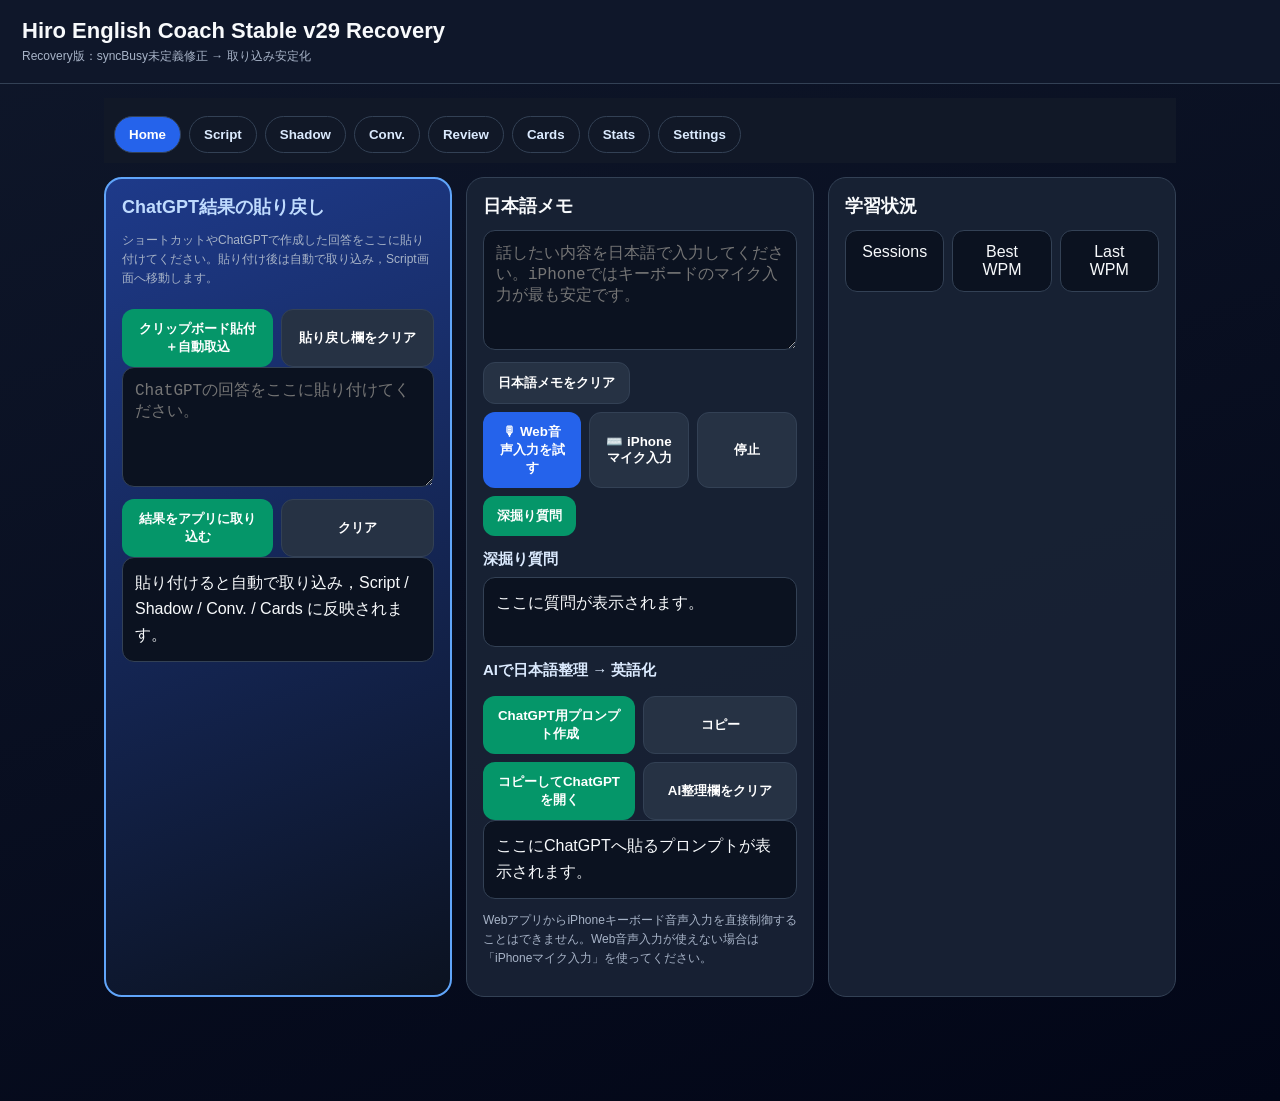
==== commit 816bdb8a: "Add files via upload" ====
--- a/index.html
+++ b/index.html
@@ -3,7 +3,7 @@
 <head>
 <meta charset="utf-8">
 <meta name="viewport" content="width=device-width,initial-scale=1,viewport-fit=cover">
-<title>Hiro English Coach Stable v28 Recovery</title>
+<title>Hiro English Coach Stable v29 Recovery</title>
 <link rel="manifest" href="manifest.webmanifest">
 <style>
 :root{--bg:#0f172a;--card:#182235;--ink:#f8fafc;--muted:#a7b3c7;--line:#334155;--blue:#2563eb;--green:#059669;--red:#dc2626;--amber:#f59e0b;--paste:#1e3a8a}
@@ -299,8 +299,8 @@
 </head>
 <body>
 <header>
-<h1>Hiro English Coach Stable v28 Recovery</h1>
-<div class="sub">Recovery版：音声入力・Shadow・Conv基盤関数復旧</div>
+<h1>Hiro English Coach Stable v29 Recovery</h1>
+<div class="sub">Recovery版：syncBusy未定義修正 → 取り込み安定化</div>
 </header>
 
 <div class="wrap">
@@ -516,7 +516,16 @@
 function toast(t){var x=el("toast");x.innerText=t;x.style.display="block";setTimeout(function(){x.style.display="none"},2600)}
 function esc(s){return String(s||"").replace(/[&<>"']/g,function(m){return {"&":"&amp;","<":"&lt;",">":"&gt;",'"':"&quot;","'":"&#39;"}[m]})}
 function getData(){try{return JSON.parse(localStorage.getItem(storeKey)||'{"sessions":[],"settings":{},"savedPhrases":[]}')}catch(e){return {sessions:[],settings:{},savedPhrases:[]}}}
-function saveData(d){try{localStorage.setItem(storeKey,JSON.stringify(d))}catch(e){} updateStats();renderSavedPhrases();scheduleAutoSync()}
+function saveData(d){
+  try{
+    localStorage.setItem(storeKey,JSON.stringify(d));
+  }catch(e){}
+  try{updateStats()}catch(e){}
+  try{renderSavedPhrases()}catch(e){}
+  try{scheduleAutoSync()}catch(e){}
+}
+
+
 function showTab(id){document.querySelectorAll(".screen").forEach(function(s){s.classList.remove("active")});document.querySelectorAll(".tab").forEach(function(b){b.classList.remove("active")});el(id).classList.add("active");document.querySelector('.tab[data-target="'+id+'"]').classList.add("active");if(id==="stats")drawChart();if(id==="cards")renderSavedPhrases()}
 
 function deepQuestion(){var qs=["一番伝えたい結論は何ですか？","具体例を1つ挙げるとしたら何ですか？","なぜその話を英語で話したいですか？","聞き手にどんな印象を持ってほしいですか？","英語で言いにくそうな部分はどこですか？","その経験から何を学びましたか？"];text("deepQuestion",qs[Math.floor(Math.random()*qs.length)])}
@@ -1183,6 +1192,12 @@
   saveData(d);
 }
 
+
+// v29 sync state guards
+var syncBusy = false;
+var syncTimer = null;
+var cloudAutoLoaded = false;
+
 function syncSettings(){
   var d=getData();
   d.settings=d.settings||{};
@@ -1213,14 +1228,26 @@
 
 
 function scheduleAutoSync(){
-  var s=syncSettings();
-  if(!s.autoSync || syncBusy)return;
-  if(syncTimer)clearTimeout(syncTimer);
-  syncTimer=setTimeout(function(){
-    if(el("cloudStatus"))text("cloudStatus","自動クラウド保存中...");
-    saveCloud();
-  },1200);
-}
+  try{
+    var s=syncSettings();
+    if(!s.autoSync || !s.url || !s.userId || !s.passcode)return;
+    if(typeof syncBusy==="undefined")syncBusy=false;
+    if(syncBusy)return;
+    if(syncTimer)clearTimeout(syncTimer);
+    syncTimer=setTimeout(function(){
+      try{
+        if(el("cloudStatus"))text("cloudStatus","自動クラウド保存中...");
+        saveCloud();
+      }catch(e){
+        if(el("cloudStatus"))text("cloudStatus","自動同期エラー: "+(e.message||e));
+      }
+    },1200);
+  }catch(e){
+    // 自動同期の失敗で取り込み処理を止めない
+  }
+}
+
+
 
 
 var cloudAutoLoaded=false;
@@ -1239,41 +1266,65 @@
   }
 }
 
+function getLearningPayload(){
+  var d=getData();
+  return {
+    version:"stable-v29",
+    savedAt:new Date().toISOString(),
+    savedPhrases:d.savedPhrases||[],
+    sessions:d.sessions||[],
+    script:d.script||"",
+    refined:d.refined||"",
+    translation:d.translation||""
+  };
+}
+
 async function saveCloud(){
-  var status=el("cloudStatus");
-  if(status)text("cloudStatus","クラウド保存中...");
-  toast("クラウド保存を開始しました");
+  if(typeof syncBusy==="undefined")syncBusy=false;
+  if(syncBusy)return;
+  syncBusy=true;
+  if(el("cloudStatus"))text("cloudStatus","クラウド保存中...");
   try{
     var result=await syncRequest("/api/save",{data:getLearningPayload()});
-    if(status)text("cloudStatus","保存完了: "+(result.savedAt||new Date().toLocaleString()));
+    if(el("cloudStatus"))text("cloudStatus","保存完了: "+(result.savedAt||new Date().toLocaleString()));
     toast("クラウドへ保存しました");
   }catch(e){
-    if(status)text("cloudStatus","保存失敗: "+(e.message||e));
+    if(el("cloudStatus"))text("cloudStatus","保存失敗: "+(e.message||e));
     toast("クラウド保存に失敗しました");
-  }
-}
+  }finally{
+    syncBusy=false;
+  }
+}
+
+
 
 async function loadCloud(){
-  var status=el("cloudStatus");
-  if(status)text("cloudStatus","クラウド読込中...");
-  toast("クラウド読込を開始しました");
+  if(typeof syncBusy==="undefined")syncBusy=false;
+  if(syncBusy)return;
+  syncBusy=true;
+  if(el("cloudStatus"))text("cloudStatus","クラウド読込中...");
   try{
     var result=await syncRequest("/api/load",{});
     if(result && result.data){
       mergeLearningPayload(result.data);
-      renderSavedPhrases();
-      drawChart();
-      if(status)text("cloudStatus","読込完了: カード "+((result.data.savedPhrases||[]).length)+"件，WPM "+((result.data.sessions||[]).length)+"件");
+      try{renderSavedPhrases()}catch(e){}
+      try{drawChart()}catch(e){}
+      if(result.data.script && typeof makeShadowFromScript==="function"){makeShadowFromScript(result.data.script)}
+      if(el("cloudStatus"))text("cloudStatus","読込完了: カード "+((result.data.savedPhrases||[]).length)+"件，WPM "+((result.data.sessions||[]).length)+"件");
       toast("クラウドから読み込みました");
     }else{
-      if(status)text("cloudStatus","クラウドにデータがありません");
+      if(el("cloudStatus"))text("cloudStatus","クラウドにデータがありません");
       toast("クラウドにデータがありません");
     }
   }catch(e){
-    if(status)text("cloudStatus","読込失敗: "+(e.message||e));
+    if(el("cloudStatus"))text("cloudStatus","読込失敗: "+(e.message||e));
     toast("クラウド読込に失敗しました");
-  }
-}
+  }finally{
+    syncBusy=false;
+  }
+}
+
+
 
 async function testSync(){
   try{
@@ -1285,6 +1336,8 @@
     toast("同期接続エラー");
   }
 }
+
+
 
 
 function exportLearningData(){
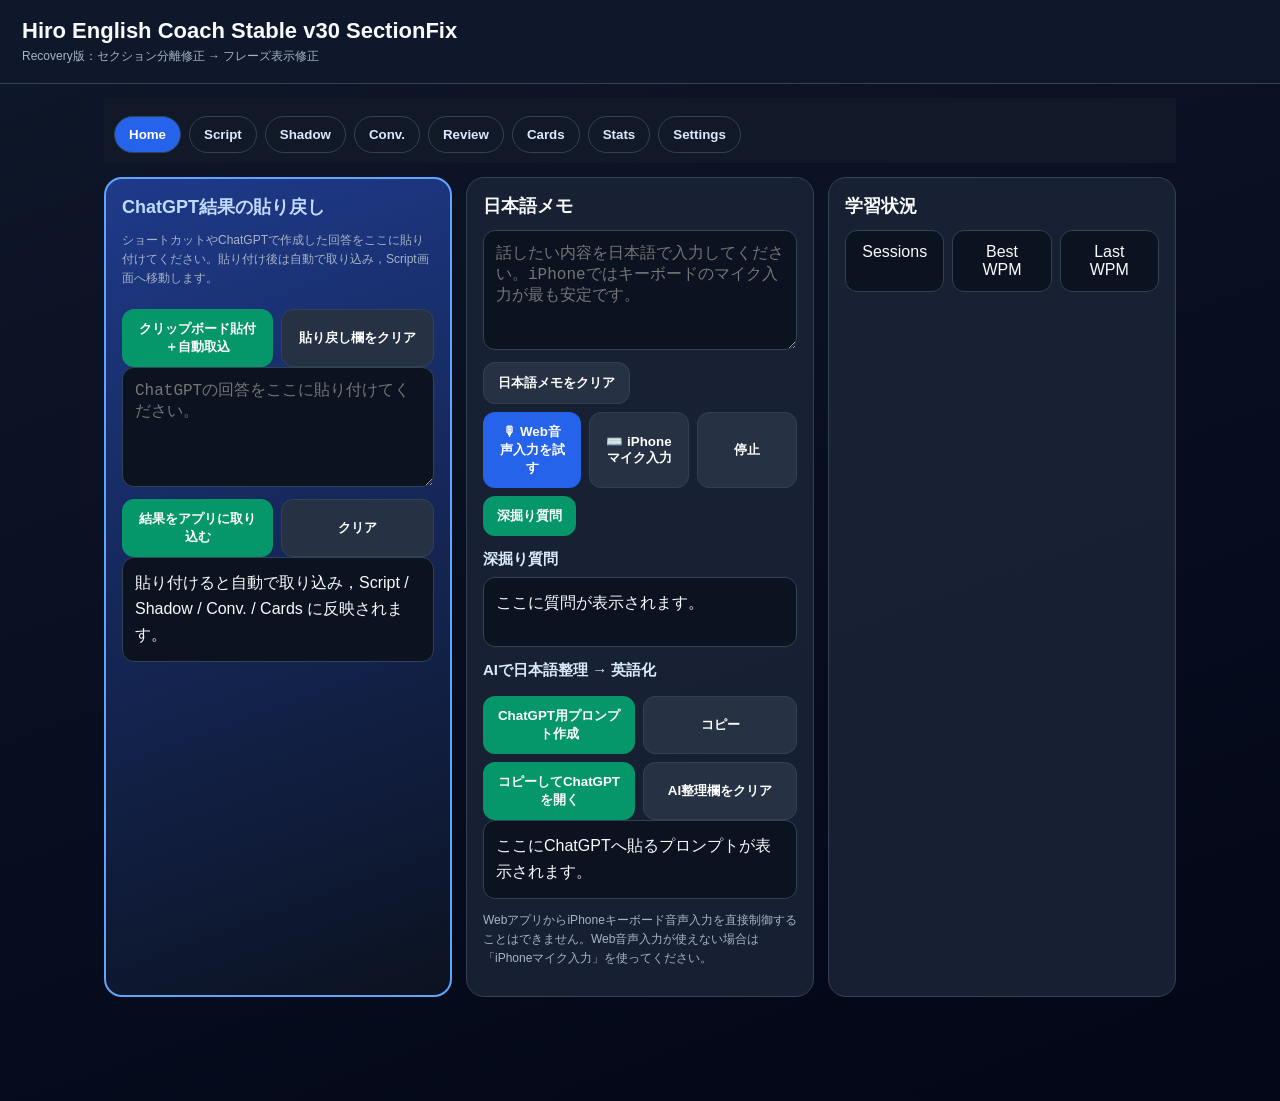
==== commit 48da1ce8: "Add files via upload" ====
--- a/index.html
+++ b/index.html
@@ -3,7 +3,7 @@
 <head>
 <meta charset="utf-8">
 <meta name="viewport" content="width=device-width,initial-scale=1,viewport-fit=cover">
-<title>Hiro English Coach Stable v29 Recovery</title>
+<title>Hiro English Coach Stable v30 SectionFix</title>
 <link rel="manifest" href="manifest.webmanifest">
 <style>
 :root{--bg:#0f172a;--card:#182235;--ink:#f8fafc;--muted:#a7b3c7;--line:#334155;--blue:#2563eb;--green:#059669;--red:#dc2626;--amber:#f59e0b;--paste:#1e3a8a}
@@ -299,8 +299,8 @@
 </head>
 <body>
 <header>
-<h1>Hiro English Coach Stable v29 Recovery</h1>
-<div class="sub">Recovery版：syncBusy未定義修正 → 取り込み安定化</div>
+<h1>Hiro English Coach Stable v30 SectionFix</h1>
+<div class="sub">Recovery版：セクション分離修正 → フレーズ表示修正</div>
 </header>
 
 <div class="wrap">
@@ -682,45 +682,69 @@
 
 function extractSection(src,name){
   src=String(src||"").replace(/\r/g,"");
+  var names=[
+    "JAPANESE_REFINED",
+    "ENGLISH_SCRIPT",
+    "JAPANESE_TRANSLATION",
+    "USEFUL_PHRASES",
+    "TOEIC_VOCABULARY",
+    "SHADOWING",
+    "CONVERSATION_QUESTIONS",
+    "MINI_QUIZ"
+  ];
+
   var startTag="["+name+"]";
   var idx=src.indexOf(startTag);
   if(idx<0)return "";
-  var rest=src.slice(idx+startTag.length);
-  var next=rest.search(/\n\[[A-Z_]+\]/);
-  if(next>=0)rest=rest.slice(0,next);
-  return rest.trim();
+
+  var start=idx+startTag.length;
+  var end=src.length;
+
+  names.forEach(function(n){
+    if(n===name)return;
+    var tag="["+n+"]";
+    var j=src.indexOf(tag,start);
+    if(j>=0 && j<end)end=j;
+  });
+
+  return src.slice(start,end).trim();
 }
 
 function parseLineItem(line){
-  var raw=String(line||"").trim();
-  raw=raw.replace(/^[-・*]\s*/,"").replace(/^\d+[.)]\s*/,"").trim();
-  if(isNoiseLine(raw))return null;
-  var parts=raw.split(/\s+-\s+|：|:|－|—/).map(function(x){return x.trim()}).filter(Boolean);
-  var expression=parts[0]||"";
-  var meaning=parts[1]||"";
-  var example=parts.slice(2).join(" - ")||"";
-
-  if(!meaning){
-    var m=raw.match(/^(.+?)\s*[（(](.+?)[）)]\s*(.*)$/);
-    if(m){expression=m[1].trim();meaning=m[2].trim();example=m[3].trim();}
-  }
-
-  if(!expression || expression.length<2)return null;
-  if(/^(例文|Example|Meaning|意味)\s*$/i.test(expression))return null;
-  if(!meaning && !example && expression.split(/\s+/).length<2 && !/[A-Za-z]/.test(expression))return null;
-
-  return {id:Date.now()+"-"+Math.random().toString(36).slice(2),expression:expression,meaning:meaning,example:example,correct:0,total:0,created:new Date().toISOString()}
-}
-
-function renderPhraseList(block){
-  var lines=String(block||"").split(/\n/).map(function(x){return x.trim()}).filter(Boolean);
-  currentPhraseItems=lines.map(parseLineItem).filter(Boolean).filter(function(p){
-    return p.expression && (p.meaning || p.example || p.expression.split(/\s+/).length>=2);
+  var s=String(line||"").trim();
+  if(!s)return null;
+
+  s=s.replace(/^[-・*]\s*/,"").replace(/^\d+[.)]\s*/,"").trim();
+  if(!s || /^\[[A-Z_]+\]$/.test(s))return null;
+
+  var parts=s.split(/\s*(?:--|—|–|-|：|:)\s*/).map(function(x){return x.trim()}).filter(Boolean);
+
+  if(parts.length>=3){
+    return {expression:parts[0],meaning:parts[1],example:parts.slice(2).join(" - ")};
+  }
+  if(parts.length===2){
+    return {expression:parts[0],meaning:parts[1],example:""};
+  }
+
+  return {expression:s,meaning:"",example:""};
+}
+
+function renderPhraseList(txt){
+  currentPhraseItems=[];
+  var lines=String(txt||"").replace(/\r/g,"").split("\n").map(function(x){return x.trim()}).filter(Boolean);
+
+  lines.forEach(function(line){
+    if(/^\[[A-Z_]+\]$/.test(line))return;
+    if(/^(TOEIC_VOCABULARY|SHADOWING|CONVERSATION_QUESTIONS|MINI_QUIZ|JAPANESE_TRANSLATION|ENGLISH_SCRIPT)/i.test(line))return;
+    var item=parseLineItem(line);
+    if(item && item.expression){
+      item.id=item.id||String(Date.now())+"-"+Math.random().toString(36).slice(2);
+      item.correct=item.correct||0;
+      item.total=item.total||0;
+      currentPhraseItems.push(item);
+    }
   });
-  if(!currentPhraseItems.length){
-    html("phrases",'<div class="out">Useful Phrasesは検出されませんでした。</div>');
-    return;
-  }
+
   html("phrases",currentPhraseItems.map(function(p,i){
     return '<div class="studyCard">'
       + '<div class="front">'+(i+1)+'. '+esc(p.expression)+'</div>'
@@ -730,15 +754,22 @@
   }).join(""));
 }
 
-function renderVocabList(block){
-  var lines=String(block||"").split(/\n/).map(function(x){return x.trim()}).filter(Boolean);
-  currentVocabItems=lines.map(parseLineItem).filter(Boolean).filter(function(p){
-    return p.expression && (p.meaning || p.example);
+function renderVocabList(txt){
+  currentVocabItems=[];
+  var lines=String(txt||"").replace(/\r/g,"").split("\n").map(function(x){return x.trim()}).filter(Boolean);
+
+  lines.forEach(function(line){
+    if(/^\[[A-Z_]+\]$/.test(line))return;
+    if(/^(SHADOWING|CONVERSATION_QUESTIONS|MINI_QUIZ|USEFUL_PHRASES|JAPANESE_TRANSLATION|ENGLISH_SCRIPT)/i.test(line))return;
+    var item=parseLineItem(line);
+    if(item && item.expression){
+      item.id=item.id||String(Date.now())+"-"+Math.random().toString(36).slice(2);
+      item.correct=item.correct||0;
+      item.total=item.total||0;
+      currentVocabItems.push(item);
+    }
   });
-  if(!currentVocabItems.length){
-    html("vocab",'<div class="out">TOEIC Vocabularyは検出されませんでした。</div>');
-    return;
-  }
+
   html("vocab",currentVocabItems.map(function(p,i){
     return '<div class="studyCard">'
       + '<div class="front">'+(i+1)+'. '+esc(p.expression)+'</div>'
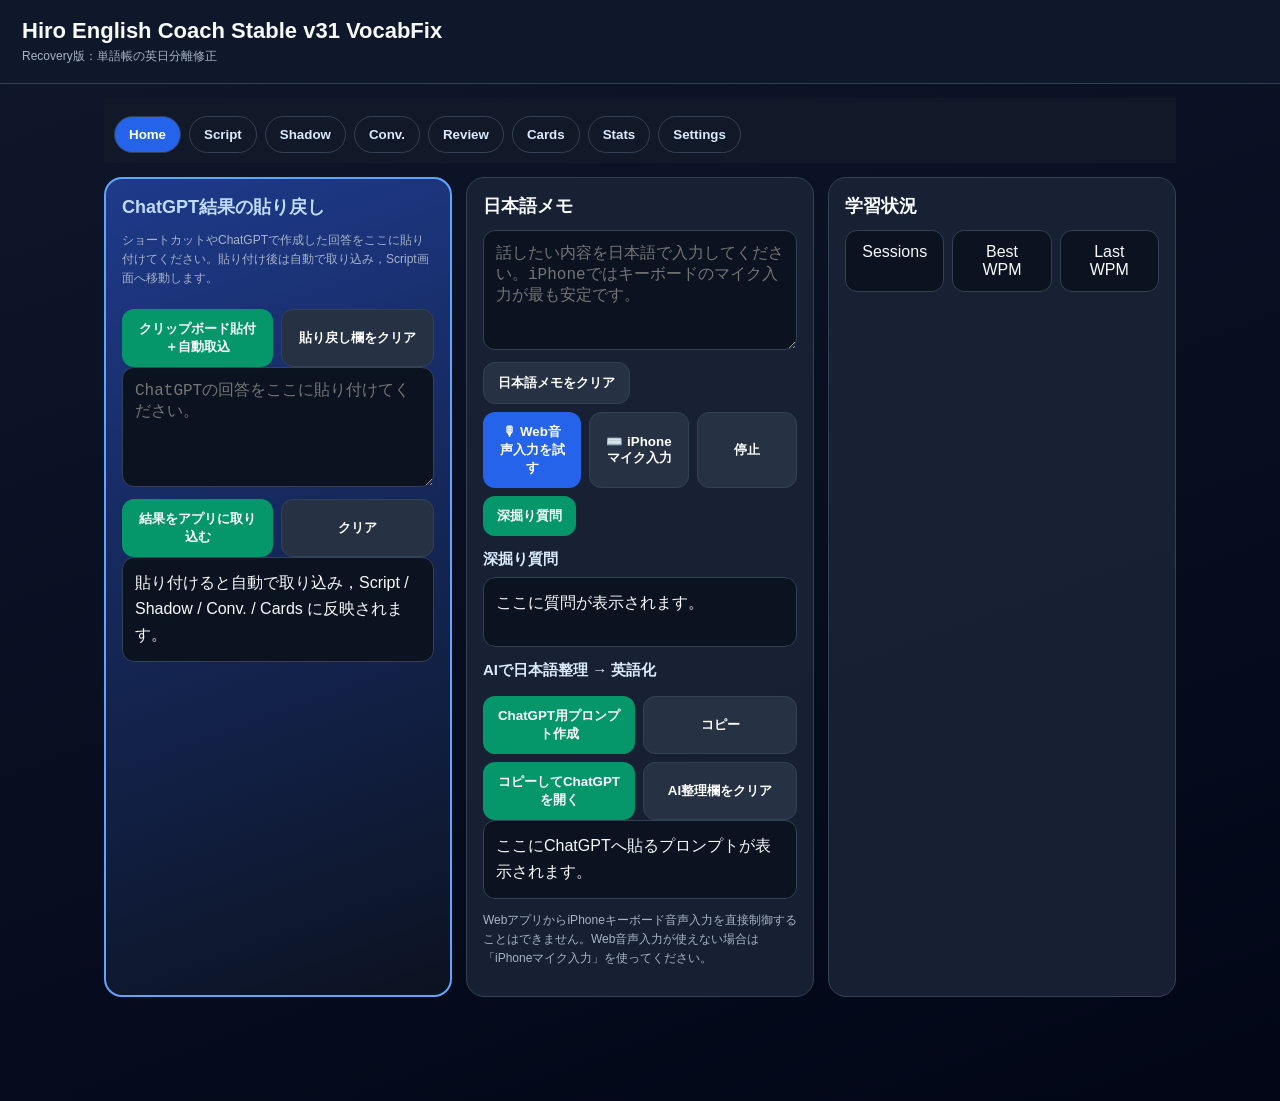
==== commit ca88a453: "Add files via upload" ====
--- a/index.html
+++ b/index.html
@@ -3,7 +3,7 @@
 <head>
 <meta charset="utf-8">
 <meta name="viewport" content="width=device-width,initial-scale=1,viewport-fit=cover">
-<title>Hiro English Coach Stable v30 SectionFix</title>
+<title>Hiro English Coach Stable v31 VocabFix</title>
 <link rel="manifest" href="manifest.webmanifest">
 <style>
 :root{--bg:#0f172a;--card:#182235;--ink:#f8fafc;--muted:#a7b3c7;--line:#334155;--blue:#2563eb;--green:#059669;--red:#dc2626;--amber:#f59e0b;--paste:#1e3a8a}
@@ -299,8 +299,8 @@
 </head>
 <body>
 <header>
-<h1>Hiro English Coach Stable v30 SectionFix</h1>
-<div class="sub">Recovery版：セクション分離修正 → フレーズ表示修正</div>
+<h1>Hiro English Coach Stable v31 VocabFix</h1>
+<div class="sub">Recovery版：単語帳の英日分離修正</div>
 </header>
 
 <div class="wrap">
@@ -729,21 +729,89 @@
   return {expression:s,meaning:"",example:""};
 }
 
+
+function parseStudyItems(txt){
+  var raw=String(txt||"").replace(/\r/g,"").split("\n").map(function(x){return x.trim()}).filter(Boolean);
+  var lines=raw.filter(function(line){
+    if(/^\[[A-Z_]+\]$/.test(line))return false;
+    if(/^(TOEIC_VOCABULARY|SHADOWING|CONVERSATION_QUESTIONS|MINI_QUIZ|JAPANESE_TRANSLATION|ENGLISH_SCRIPT|USEFUL_PHRASES)/i.test(line))return false;
+    return true;
+  });
+
+  var items=[];
+  var i=0;
+
+  function isJapanese(s){return /[ぁ-んァ-ヶ一-龠]/.test(String(s||""))}
+  function isEnglish(s){return /[A-Za-z]/.test(String(s||"")) && !isJapanese(s)}
+  function isExampleLabel(s){return /^(Example|例文)\s*[:：]?$/i.test(String(s||"").trim())}
+
+  while(i<lines.length){
+    var line=lines[i].replace(/^[-・*]\s*/,"").replace(/^\d+[.)]\s*/,"").trim();
+    if(!line){i++;continue}
+
+    // Existing one-line format: expression - meaning - example
+    var delimited=parseLineItem(line);
+    var hasDelimiter=/\s*(?:--|—|–|-|：|:)\s*/.test(line);
+    if(hasDelimiter && delimited && delimited.expression && (delimited.meaning || delimited.example)){
+      delimited.id=String(Date.now())+"-"+Math.random().toString(36).slice(2);
+      delimited.correct=0;
+      delimited.total=0;
+      items.push(delimited);
+      i++;
+      continue;
+    }
+
+    // Multi-line format:
+    // speak confidently
+    // 自信を持って話す
+    // Example
+    // She speaks English confidently.
+    if(isEnglish(line)){
+      var expression=line;
+      var meaning="";
+      var example="";
+
+      if(i+1<lines.length && isJapanese(lines[i+1])){
+        meaning=lines[i+1].replace(/^[-・*]\s*/,"").replace(/^\d+[.)]\s*/,"").trim();
+        i+=2;
+      }else{
+        i++;
+      }
+
+      if(i<lines.length && isExampleLabel(lines[i])){
+        i++;
+        if(i<lines.length){
+          example=lines[i].replace(/^[-・*]\s*/,"").replace(/^\d+[.)]\s*/,"").trim();
+          i++;
+        }
+      }else if(i<lines.length && isEnglish(lines[i]) && /[.!?]$/.test(lines[i])){
+        example=lines[i].replace(/^[-・*]\s*/,"").replace(/^\d+[.)]\s*/,"").trim();
+        i++;
+      }
+
+      items.push({
+        id:String(Date.now())+"-"+Math.random().toString(36).slice(2),
+        expression:expression,
+        meaning:meaning,
+        example:example,
+        correct:0,
+        total:0
+      });
+      continue;
+    }
+
+    // If a Japanese line appears alone, attach it to previous item if possible.
+    if(isJapanese(line) && items.length && !items[items.length-1].meaning){
+      items[items.length-1].meaning=line;
+    }
+    i++;
+  }
+
+  return items;
+}
+
 function renderPhraseList(txt){
-  currentPhraseItems=[];
-  var lines=String(txt||"").replace(/\r/g,"").split("\n").map(function(x){return x.trim()}).filter(Boolean);
-
-  lines.forEach(function(line){
-    if(/^\[[A-Z_]+\]$/.test(line))return;
-    if(/^(TOEIC_VOCABULARY|SHADOWING|CONVERSATION_QUESTIONS|MINI_QUIZ|JAPANESE_TRANSLATION|ENGLISH_SCRIPT)/i.test(line))return;
-    var item=parseLineItem(line);
-    if(item && item.expression){
-      item.id=item.id||String(Date.now())+"-"+Math.random().toString(36).slice(2);
-      item.correct=item.correct||0;
-      item.total=item.total||0;
-      currentPhraseItems.push(item);
-    }
-  });
+  currentPhraseItems=parseStudyItems(txt);
 
   html("phrases",currentPhraseItems.map(function(p,i){
     return '<div class="studyCard">'
@@ -755,20 +823,7 @@
 }
 
 function renderVocabList(txt){
-  currentVocabItems=[];
-  var lines=String(txt||"").replace(/\r/g,"").split("\n").map(function(x){return x.trim()}).filter(Boolean);
-
-  lines.forEach(function(line){
-    if(/^\[[A-Z_]+\]$/.test(line))return;
-    if(/^(SHADOWING|CONVERSATION_QUESTIONS|MINI_QUIZ|USEFUL_PHRASES|JAPANESE_TRANSLATION|ENGLISH_SCRIPT)/i.test(line))return;
-    var item=parseLineItem(line);
-    if(item && item.expression){
-      item.id=item.id||String(Date.now())+"-"+Math.random().toString(36).slice(2);
-      item.correct=item.correct||0;
-      item.total=item.total||0;
-      currentVocabItems.push(item);
-    }
-  });
+  currentVocabItems=parseStudyItems(txt);
 
   html("vocab",currentVocabItems.map(function(p,i){
     return '<div class="studyCard">'
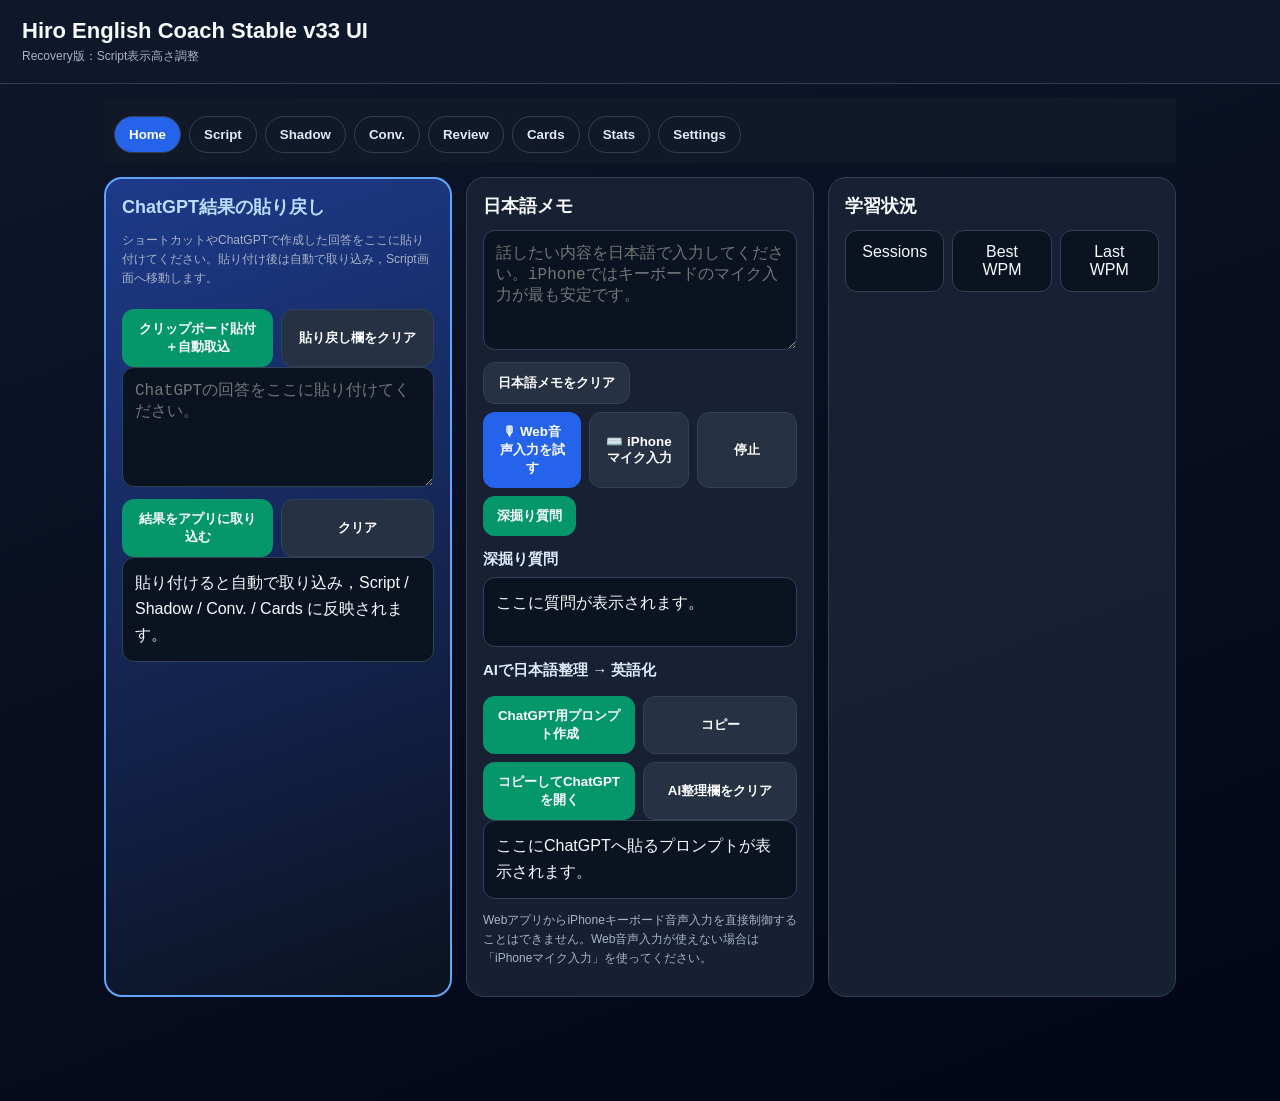
==== commit 0d18aea2: "Add files via upload" ====
--- a/index.html
+++ b/index.html
@@ -3,7 +3,7 @@
 <head>
 <meta charset="utf-8">
 <meta name="viewport" content="width=device-width,initial-scale=1,viewport-fit=cover">
-<title>Hiro English Coach Stable v31 VocabFix</title>
+<title>Hiro English Coach Stable v33 UI</title>
 <link rel="manifest" href="manifest.webmanifest">
 <style>
 :root{--bg:#0f172a;--card:#182235;--ink:#f8fafc;--muted:#a7b3c7;--line:#334155;--blue:#2563eb;--green:#059669;--red:#dc2626;--amber:#f59e0b;--paste:#1e3a8a}
@@ -295,12 +295,48 @@
 .shadowControls button{width:auto}
 @media(max-width:640px){.shadowControls button{width:100%}}
 
+
+.archiveBox{margin-top:14px;background:#0b1220;border:1px solid #334155;border-radius:16px;padding:12px}
+.archiveItem{background:#111827;border:1px solid #334155;border-radius:14px;padding:12px;margin:10px 0}
+.archiveHead{display:flex;gap:8px;align-items:center;justify-content:space-between;flex-wrap:wrap}
+.archiveTitle{font-size:16px;font-weight:900;color:#f8fafc}.archiveDate{font-size:12px;color:#93c5fd}
+.archivePreview{margin-top:8px;color:#cbd5e1;font-size:13px;line-height:1.5}
+.archiveBody{margin-top:10px;white-space:pre-wrap;background:#020617;border:1px solid #334155;border-radius:12px;padding:10px;line-height:1.6}
+.archiveActions{display:flex;gap:8px;flex-wrap:wrap;margin-top:10px}.archiveActions button{width:auto}
+@media(max-width:640px){.archiveActions button{width:100%}}
+
+
+/* v33 UI-only height adjustment */
+#refinedJapanese{
+  max-height:220px;
+  overflow:auto;
+}
+#scriptText{
+  min-height:420px;
+}
+#translation{
+  min-height:360px;
+  max-height:none;
+  overflow:visible;
+}
+@media(max-width:640px){
+  #refinedJapanese{
+    max-height:230px;
+  }
+  #scriptText{
+    min-height:520px;
+  }
+  #translation{
+    min-height:480px;
+  }
+}
+
 </style>
 </head>
 <body>
 <header>
-<h1>Hiro English Coach Stable v31 VocabFix</h1>
-<div class="sub">Recovery版：単語帳の英日分離修正</div>
+<h1>Hiro English Coach Stable v33 UI</h1>
+<div class="sub">Recovery版：Script表示高さ調整</div>
 </header>
 
 <div class="wrap">
@@ -368,6 +404,21 @@
 <textarea id="scriptText" placeholder="ここに英語スクリプトが入ります。"></textarea>
 <h3>Japanese Translation</h3>
 <div id="translation" class="out"></div>
+
+<div class="archiveBox">
+  <h3>保存箱（英文＋日本語訳）</h3>
+  <p class="small">作成したEnglish ScriptとJapanese Translationを，日付・タイトル付きで保存できます。</p>
+  <label class="small">保存タイトル</label>
+  <input id="archiveTitle" placeholder="例：2026/06/03 子どもと過ごした休日">
+  <div class="row">
+    <button id="saveScriptArchive" class="good">このスクリプトを保存</button>
+    <button id="clearArchiveTitle" class="secondary">タイトルをクリア</button>
+  </div>
+  <div id="archiveStatus" class="out">保存したスクリプトはここから見直せます。</div>
+  <h3>保存済みスクリプト</h3>
+  <div id="scriptArchiveList"></div>
+</div>
+
 <h3>Useful Phrases</h3>
 <div id="phrases"></div>
 <h3>TOEIC Vocabulary</h3>
@@ -1275,6 +1326,13 @@
   incomingSessions.forEach(function(s){var k=(s.date||"")+"|"+(s.type||"conv")+"|"+(s.wpm||0)+"|"+(s.words||0);if(!sessionMap[k])sessionMap[k]=s});
   d.savedPhrases=Object.keys(cardMap).map(function(k){return cardMap[k]});
   d.sessions=Object.keys(sessionMap).map(function(k){return sessionMap[k]}).sort(function(a,b){return new Date(a.date)-new Date(b.date)});
+  
+  var incomingArchive=Array.isArray(payload.scriptArchive)?payload.scriptArchive:[];
+  var archiveMap={};
+  (d.scriptArchive||[]).forEach(function(a){if(!a.id)a.id=Date.now()+"-"+Math.random().toString(36).slice(2);archiveMap[a.id]=a});
+  incomingArchive.forEach(function(a){if(!a.id)a.id=Date.now()+"-"+Math.random().toString(36).slice(2);if(!archiveMap[a.id])archiveMap[a.id]=a});
+  d.scriptArchive=Object.keys(archiveMap).map(function(k){return archiveMap[k]}).sort(function(a,b){return new Date(b.date)-new Date(a.date)});
+
   saveData(d);
 }
 
@@ -1359,6 +1417,7 @@
     savedAt:new Date().toISOString(),
     savedPhrases:d.savedPhrases||[],
     sessions:d.sessions||[],
+    scriptArchive:d.scriptArchive||[],
     script:d.script||"",
     refined:d.refined||"",
     translation:d.translation||""
@@ -1577,6 +1636,92 @@
   text("settingsStatus","設定を保存しました。読み上げ速度: "+(document.getElementById("rateValue")?document.getElementById("rateValue").textContent:"130")+" WPM");
 }
 
+
+function autoArchiveTitle(){
+  var now=new Date();
+  var yyyy=now.getFullYear(), mm=String(now.getMonth()+1).padStart(2,"0"), dd=String(now.getDate()).padStart(2,"0");
+  var script=val("scriptText")||"";
+  var first=(script.split(/[.!?\n]/).map(function(x){return x.trim()}).filter(Boolean)[0]||"English practice");
+  return yyyy+"/"+mm+"/"+dd+" "+first.replace(/\s+/g," ").slice(0,36);
+}
+
+function saveScriptArchive(){
+  var script=val("scriptText");
+  var translation=el("translation")?el("translation").innerText:"";
+  if(!script || !script.trim()){
+    toast("保存するEnglish Scriptがありません");
+    text("archiveStatus","保存するEnglish Scriptがありません。");
+    return;
+  }
+  var d=getData();
+  d.scriptArchive=d.scriptArchive||[];
+  var title=val("archiveTitle") || autoArchiveTitle();
+  var item={
+    id:String(Date.now())+"-"+Math.random().toString(36).slice(2),
+    title:title,
+    date:new Date().toISOString(),
+    script:script,
+    translation:translation||"",
+    memo:val("memo")||""
+  };
+  d.scriptArchive.unshift(item);
+  saveData(d);
+  if(el("archiveTitle"))el("archiveTitle").value="";
+  text("archiveStatus","保存しました: "+title);
+  toast("英文と日本語訳を保存しました");
+  renderScriptArchive();
+}
+
+function renderScriptArchive(){
+  var d=getData(), list=d.scriptArchive||[], box=el("scriptArchiveList");
+  if(!box)return;
+  if(!list.length){
+    html("scriptArchiveList",'<div class="out">保存済みスクリプトはまだありません。</div>');
+    return;
+  }
+  html("scriptArchiveList",list.map(function(item){
+    var dt=new Date(item.date);
+    var dateText=isNaN(dt.getTime())?"日付不明":dt.getFullYear()+"/"+String(dt.getMonth()+1).padStart(2,"0")+"/"+String(dt.getDate()).padStart(2,"0");
+    var preview=(item.script||"").replace(/\s+/g," ").slice(0,120);
+    return '<div class="archiveItem" data-id="'+esc(item.id)+'">'
+      + '<div class="archiveHead"><div><div class="archiveTitle">'+esc(item.title||"Untitled")+'</div><div class="archiveDate">'+esc(dateText)+'</div></div></div>'
+      + '<div class="archivePreview">'+esc(preview)+(preview.length>=120?'...':'')+'</div>'
+      + '<div class="archiveActions">'
+      + '<button class="secondary openArchiveItem" data-id="'+esc(item.id)+'">表示/非表示</button>'
+      + '<button class="secondary restoreArchiveItem" data-id="'+esc(item.id)+'">Scriptに戻す</button>'
+      + '<button class="danger deleteArchiveItem" data-id="'+esc(item.id)+'">削除</button>'
+      + '</div>'
+      + '<div class="archiveBody" id="archiveBody-'+esc(item.id)+'" style="display:none;"><b>English Script</b><br>'+esc(item.script||"")+'<br><br><b>Japanese Translation</b><br>'+esc(item.translation||"")+'</div>'
+      + '</div>';
+  }).join(""));
+  document.querySelectorAll(".openArchiveItem").forEach(function(btn){
+    btn.addEventListener("click",function(){
+      var body=el("archiveBody-"+btn.dataset.id);
+      if(body)body.style.display=body.style.display==="none"?"block":"none";
+    });
+  });
+  document.querySelectorAll(".restoreArchiveItem").forEach(function(btn){
+    btn.addEventListener("click",function(){
+      var item=(getData().scriptArchive||[]).find(function(x){return x.id===btn.dataset.id});
+      if(!item)return;
+      if(el("scriptText"))el("scriptText").value=item.script||"";
+      if(el("translation"))text("translation",item.translation||"");
+      if(typeof makeShadowFromScript==="function")makeShadowFromScript(item.script||"");
+      toast("保存済みスクリプトをScriptへ戻しました");
+      showTab("scriptTab");
+    });
+  });
+  document.querySelectorAll(".deleteArchiveItem").forEach(function(btn){
+    btn.addEventListener("click",function(){
+      var d=getData();
+      d.scriptArchive=(d.scriptArchive||[]).filter(function(x){return x.id!==btn.dataset.id});
+      saveData(d);
+      renderScriptArchive();
+      toast("保存済みスクリプトを削除しました");
+    });
+  });
+}
+
 function loadSaved(){
   var d=getData();
   if(d.memo)el("memo").value=d.memo;
@@ -1606,6 +1751,8 @@
   updateRateValue();
   if(d.script){makeShadowFromScript(d.script)}
   setTimeout(function(){var s=syncSettings();if(s.autoSync&&s.url&&s.userId&&s.passcode){autoLoadCloudOnStart()}},800);
+
+  try{renderScriptArchive()}catch(e){}
 }
 
 
@@ -1719,6 +1866,8 @@
 safeOn("importResult","click",function(e){if(e)e.preventDefault();runChatGPTImport("manual")});
 safeOn("chatgptResult","paste",function(){lastImportedText="";setTimeout(function(){runChatGPTImport("paste")},120)});
 safeOn("chatgptResult","input",function(){var t=val("chatgptResult");if(t&&t.length>20){setTimeout(function(){runChatGPTImport("input")},350)}});
+safeOn("saveScriptArchive","click",function(){saveScriptArchive()});
+safeOn("clearArchiveTitle","click",function(){if(el("archiveTitle"))el("archiveTitle").value=""});
 loadSaved();setTimeout(setupRateSlider,300);setTimeout(updateRateValue,600);updateRateValue();
 });
 })();
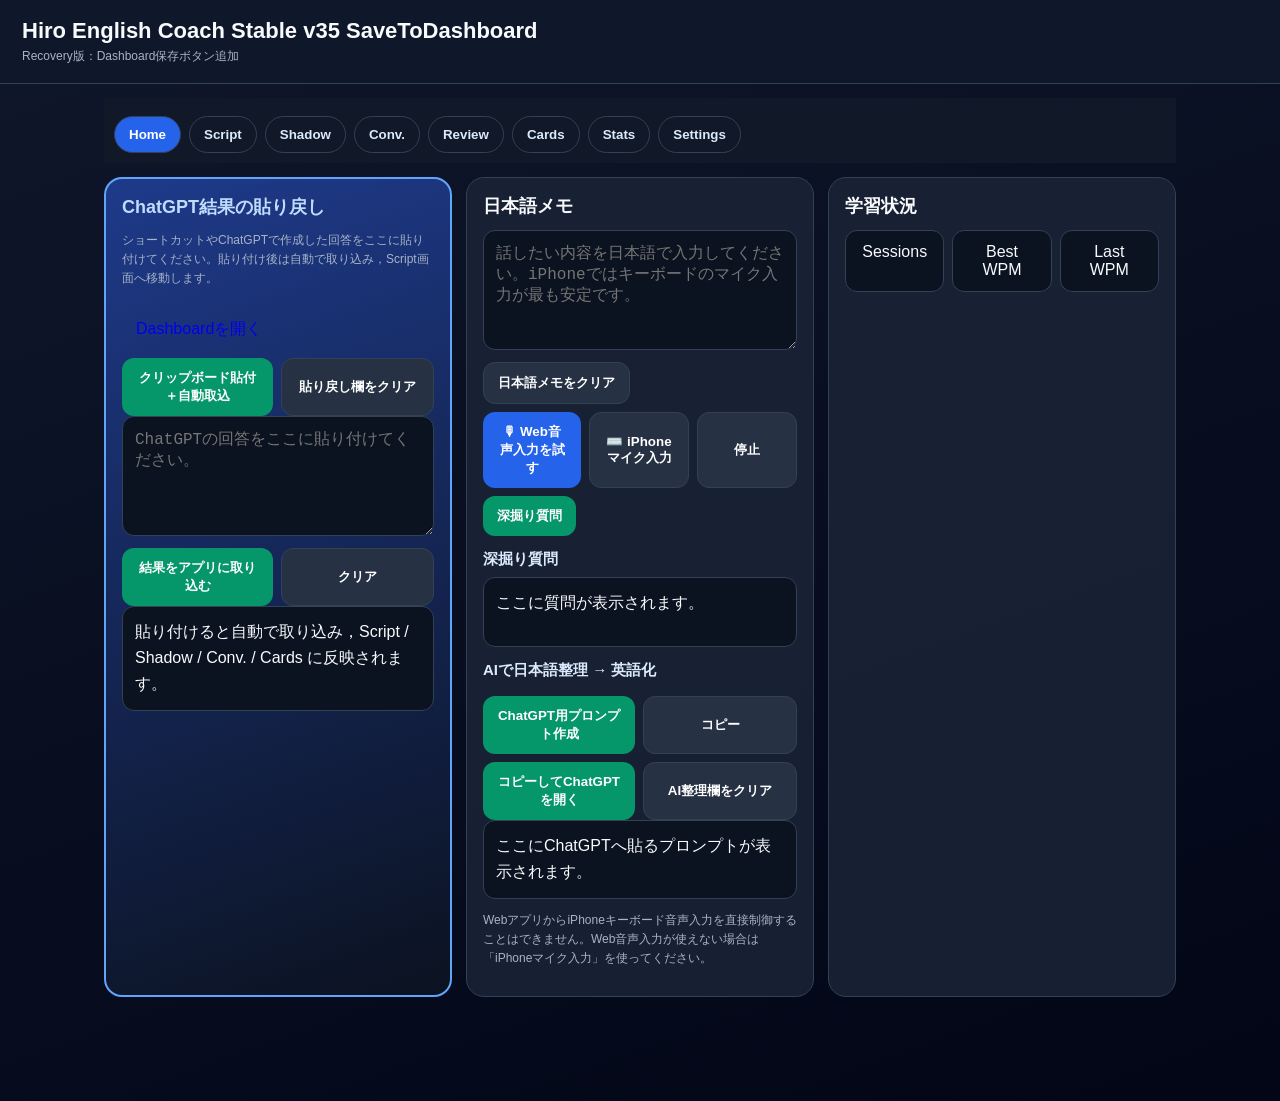
==== commit 80e5c7e1: "Add files via upload" ====
--- a/index.html
+++ b/index.html
@@ -3,7 +3,7 @@
 <head>
 <meta charset="utf-8">
 <meta name="viewport" content="width=device-width,initial-scale=1,viewport-fit=cover">
-<title>Hiro English Coach Stable v33 UI</title>
+<title>Hiro English Coach Stable v35 SaveToDashboard</title>
 <link rel="manifest" href="manifest.webmanifest">
 <style>
 :root{--bg:#0f172a;--card:#182235;--ink:#f8fafc;--muted:#a7b3c7;--line:#334155;--blue:#2563eb;--green:#059669;--red:#dc2626;--amber:#f59e0b;--paste:#1e3a8a}
@@ -335,8 +335,8 @@
 </head>
 <body>
 <header>
-<h1>Hiro English Coach Stable v33 UI</h1>
-<div class="sub">Recovery版：Script表示高さ調整</div>
+<h1>Hiro English Coach Stable v35 SaveToDashboard</h1>
+<div class="sub">Recovery版：Dashboard保存ボタン追加</div>
 </header>
 
 <div class="wrap">
@@ -356,6 +356,7 @@
 <div class="card cardPaste">
 <h2 class="highlightTitle">ChatGPT結果の貼り戻し</h2>
 <p class="small">ショートカットやChatGPTで作成した回答をここに貼り付けてください。貼り付け後は自動で取り込み，Script画面へ移動します。</p>
+<a href="./dashboard.html" class="secondary" style="display:inline-block;text-decoration:none;margin-top:8px;padding:10px 14px;border-radius:14px;">Dashboardを開く</a>
 <div class="row"><button class="good" id="pasteFromClipboard">クリップボード貼付＋自動取込</button><button class="secondary" id="clearResultBox">貼り戻し欄をクリア</button></div>
 <textarea id="chatgptResult" placeholder="ChatGPTの回答をここに貼り付けてください。"></textarea>
 <div class="row"><button class="good" id="importChatGPTResult">結果をアプリに取り込む</button><button class="secondary" id="clearChatGPTResult">クリア</button></div>
@@ -399,6 +400,11 @@
 <button class="secondary" id="clearScript">Scriptをクリア</button>
 <h3>AI整理後の日本語</h3>
 <div id="refinedJapanese" class="out"></div>
+
+<div class="row" style="margin:10px 0;">
+  <button id="quickSaveScriptArchive" class="good">Dashboard用にこのScriptを保存</button>
+</div>
+
 <h3>English Script</h3>
 
 <textarea id="scriptText" placeholder="ここに英語スクリプトが入ります。"></textarea>
@@ -1820,6 +1826,40 @@
   if(sc){sc.onclick=function(e){if(e)e.preventDefault();saveCloud();return false;};}
   if(lc){lc.onclick=function(e){if(e)e.preventDefault();loadCloud();return false;};}
   if(ts){ts.onclick=function(e){if(e)e.preventDefault();testSync();return false;};}
+}
+
+
+function quickSaveScriptArchive(){
+  var script = val("scriptText");
+  var translation = el("translation") ? el("translation").innerText : "";
+  if(!script || !script.trim()){
+    toast("保存するEnglish Scriptがありません");
+    return;
+  }
+
+  var now = new Date();
+  var title = now.getFullYear()+"/"+String(now.getMonth()+1).padStart(2,"0")+"/"+String(now.getDate()).padStart(2,"0")+" ";
+  var first = script.split(/[.!?\n]/).map(function(x){return x.trim()}).filter(Boolean)[0] || "English practice";
+  title += first.replace(/\s+/g," ").slice(0,36);
+
+  var d = getData();
+  d.scriptArchive = d.scriptArchive || [];
+  d.scriptArchive.unshift({
+    id:String(Date.now())+"-"+Math.random().toString(36).slice(2),
+    title:title,
+    date:now.toISOString(),
+    script:script,
+    translation:translation || "",
+    memo:val("memo") || ""
+  });
+
+  saveData(d);
+
+  if(typeof renderScriptArchive === "function"){
+    try{renderScriptArchive()}catch(e){}
+  }
+
+  toast("Dashboard用に保存しました");
 }
 
 document.addEventListener("DOMContentLoaded",function(){
@@ -1868,6 +1908,13 @@
 safeOn("chatgptResult","input",function(){var t=val("chatgptResult");if(t&&t.length>20){setTimeout(function(){runChatGPTImport("input")},350)}});
 safeOn("saveScriptArchive","click",function(){saveScriptArchive()});
 safeOn("clearArchiveTitle","click",function(){if(el("archiveTitle"))el("archiveTitle").value=""});
+
+if(typeof safeOn==="function"){
+  safeOn("quickSaveScriptArchive","click",function(){quickSaveScriptArchive()});
+}else if(el("quickSaveScriptArchive")){
+  el("quickSaveScriptArchive").addEventListener("click",function(){quickSaveScriptArchive()});
+}
+
 loadSaved();setTimeout(setupRateSlider,300);setTimeout(updateRateValue,600);updateRateValue();
 });
 })();
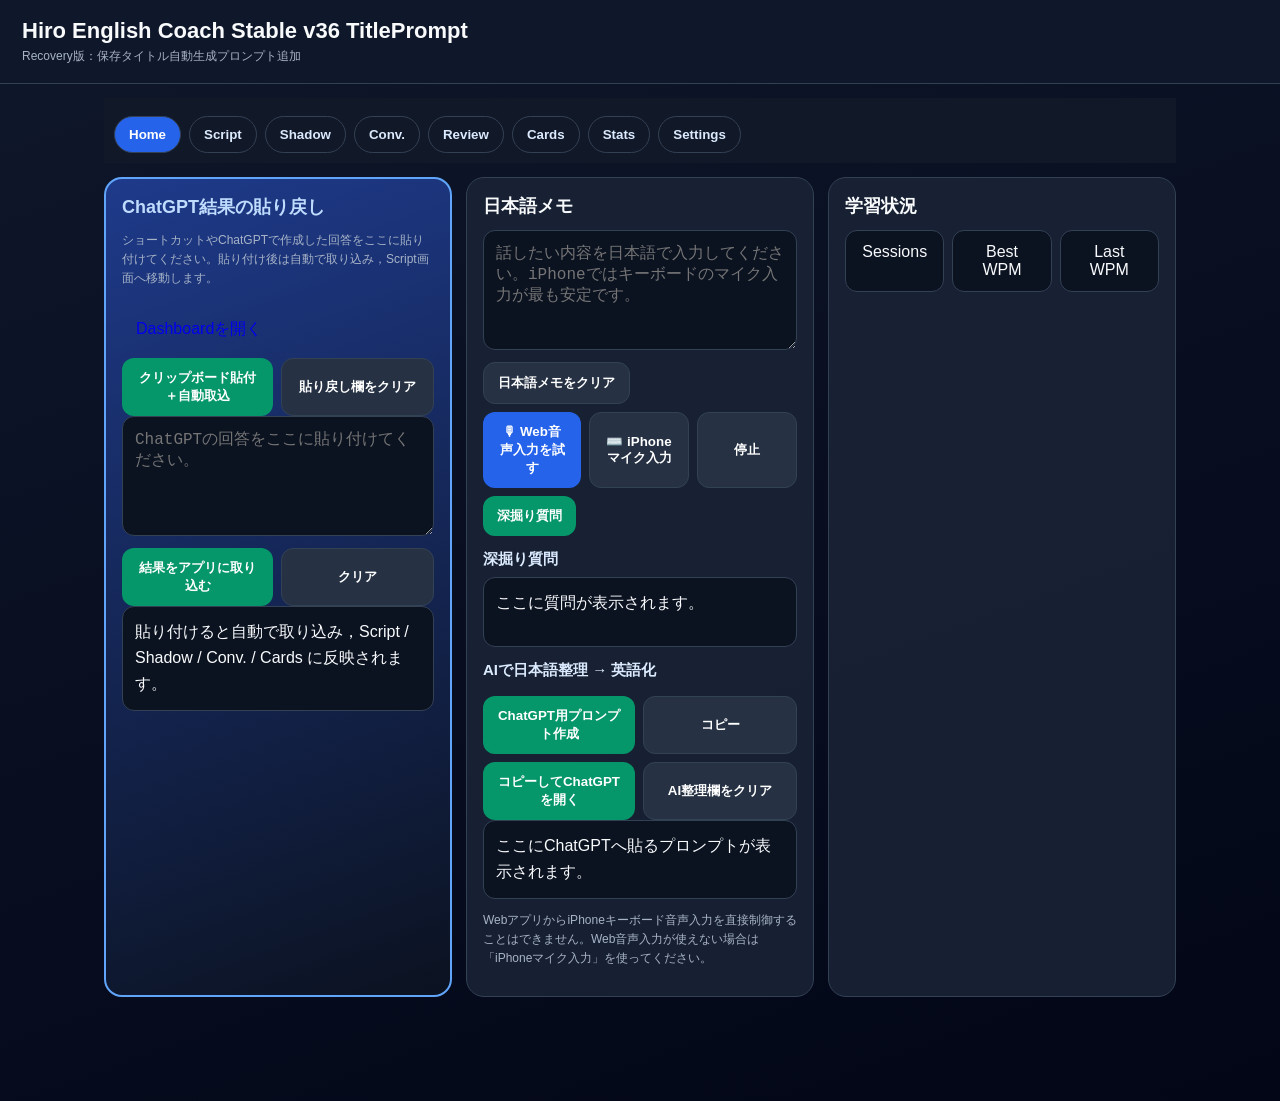
==== commit 85de8ed1: "Add files via upload" ====
--- a/index.html
+++ b/index.html
@@ -3,7 +3,7 @@
 <head>
 <meta charset="utf-8">
 <meta name="viewport" content="width=device-width,initial-scale=1,viewport-fit=cover">
-<title>Hiro English Coach Stable v35 SaveToDashboard</title>
+<title>Hiro English Coach Stable v36 TitlePrompt</title>
 <link rel="manifest" href="manifest.webmanifest">
 <style>
 :root{--bg:#0f172a;--card:#182235;--ink:#f8fafc;--muted:#a7b3c7;--line:#334155;--blue:#2563eb;--green:#059669;--red:#dc2626;--amber:#f59e0b;--paste:#1e3a8a}
@@ -335,8 +335,8 @@
 </head>
 <body>
 <header>
-<h1>Hiro English Coach Stable v35 SaveToDashboard</h1>
-<div class="sub">Recovery版：Dashboard保存ボタン追加</div>
+<h1>Hiro English Coach Stable v36 TitlePrompt</h1>
+<div class="sub">Recovery版：保存タイトル自動生成プロンプト追加</div>
 </header>
 
 <div class="wrap">
@@ -594,6 +594,7 @@
 "あとで別アプリに貼り戻すため，必ず指定した見出しタグを使って出力してください。\n\n"+
 "【日本語メモ】\n"+memo+"\n\n"+
 "以下の形式で出力してください。見出しタグは変更しないでください。\n\n"+
+"[TITLE]\n保存用タイトルを日本語で1行だけ作ってください。日付は入れないでください。内容がすぐ分かる自然なタイトルにしてください。例：子どもと過ごした休日，台風の日の在宅勤務，英語学習を再開した日。\n\n"+
 "[JAPANESE_REFINED]\n日本語メモを自然で分かりやすい話し言葉に整理してください。結論→理由→具体例→まとめの順にしてください。\n\n"+
 "[ENGLISH_SCRIPT]\nTOEIC700程度の学習者が1分で話せる自然な英語スクリプトを作ってください。難しすぎる表現は避けてください。\n\n"+
 "[JAPANESE_TRANSLATION]\n英語スクリプトの自然な日本語訳を書いてください。\n\n"+
@@ -679,8 +680,9 @@
     return;
   }
 
-  var refined="",script="",translation="",phrases="",vocab="",questions="",quiz="";
+  var title="",refined="",script="",translation="",phrases="",vocab="",questions="",quiz="";
   try{
+    title=extractSection(src,"TITLE");
     refined=extractSection(src,"JAPANESE_REFINED");
     script=extractSection(src,"ENGLISH_SCRIPT");
     translation=extractSection(src,"JAPANESE_TRANSLATION");
@@ -724,6 +726,7 @@
   d.currentPhraseItems=currentPhraseItems;
   d.currentVocabItems=currentVocabItems;
   d.chatgptResult=src;
+  d.lastScriptTitle=title||"";
   saveData(d);
 
   text("importStatus","取り込み完了。Scriptへ移動しました。Shadowブロックも自動分割済みです。");
@@ -740,6 +743,7 @@
 function extractSection(src,name){
   src=String(src||"").replace(/\r/g,"");
   var names=[
+    "TITLE",
     "JAPANESE_REFINED",
     "ENGLISH_SCRIPT",
     "JAPANESE_TRANSLATION",
@@ -1829,6 +1833,15 @@
 }
 
 
+
+function cleanAutoTitle(t){
+  var s=String(t||"").trim();
+  s=s.replace(/^[-・*]\s*/,"").replace(/^["'「『]|["'」』]$/g,"").trim();
+  s=s.replace(/\s+/g," ");
+  if(s.length>32)s=s.slice(0,32);
+  return s;
+}
+
 function quickSaveScriptArchive(){
   var script = val("scriptText");
   var translation = el("translation") ? el("translation").innerText : "";
@@ -1838,11 +1851,14 @@
   }
 
   var now = new Date();
-  var title = now.getFullYear()+"/"+String(now.getMonth()+1).padStart(2,"0")+"/"+String(now.getDate()).padStart(2,"0")+" ";
-  var first = script.split(/[.!?\n]/).map(function(x){return x.trim()}).filter(Boolean)[0] || "English practice";
-  title += first.replace(/\s+/g," ").slice(0,36);
-
   var d = getData();
+  var titleText = cleanAutoTitle(d.lastScriptTitle || "");
+  if(!titleText){
+    var first = script.split(/[.!?\n]/).map(function(x){return x.trim()}).filter(Boolean)[0] || "English practice";
+    titleText = first.replace(/\s+/g," ").slice(0,36);
+  }
+  var title = now.getFullYear()+"/"+String(now.getMonth()+1).padStart(2,"0")+"/"+String(now.getDate()).padStart(2,"0")+" "+titleText;
+
   d.scriptArchive = d.scriptArchive || [];
   d.scriptArchive.unshift({
     id:String(Date.now())+"-"+Math.random().toString(36).slice(2),
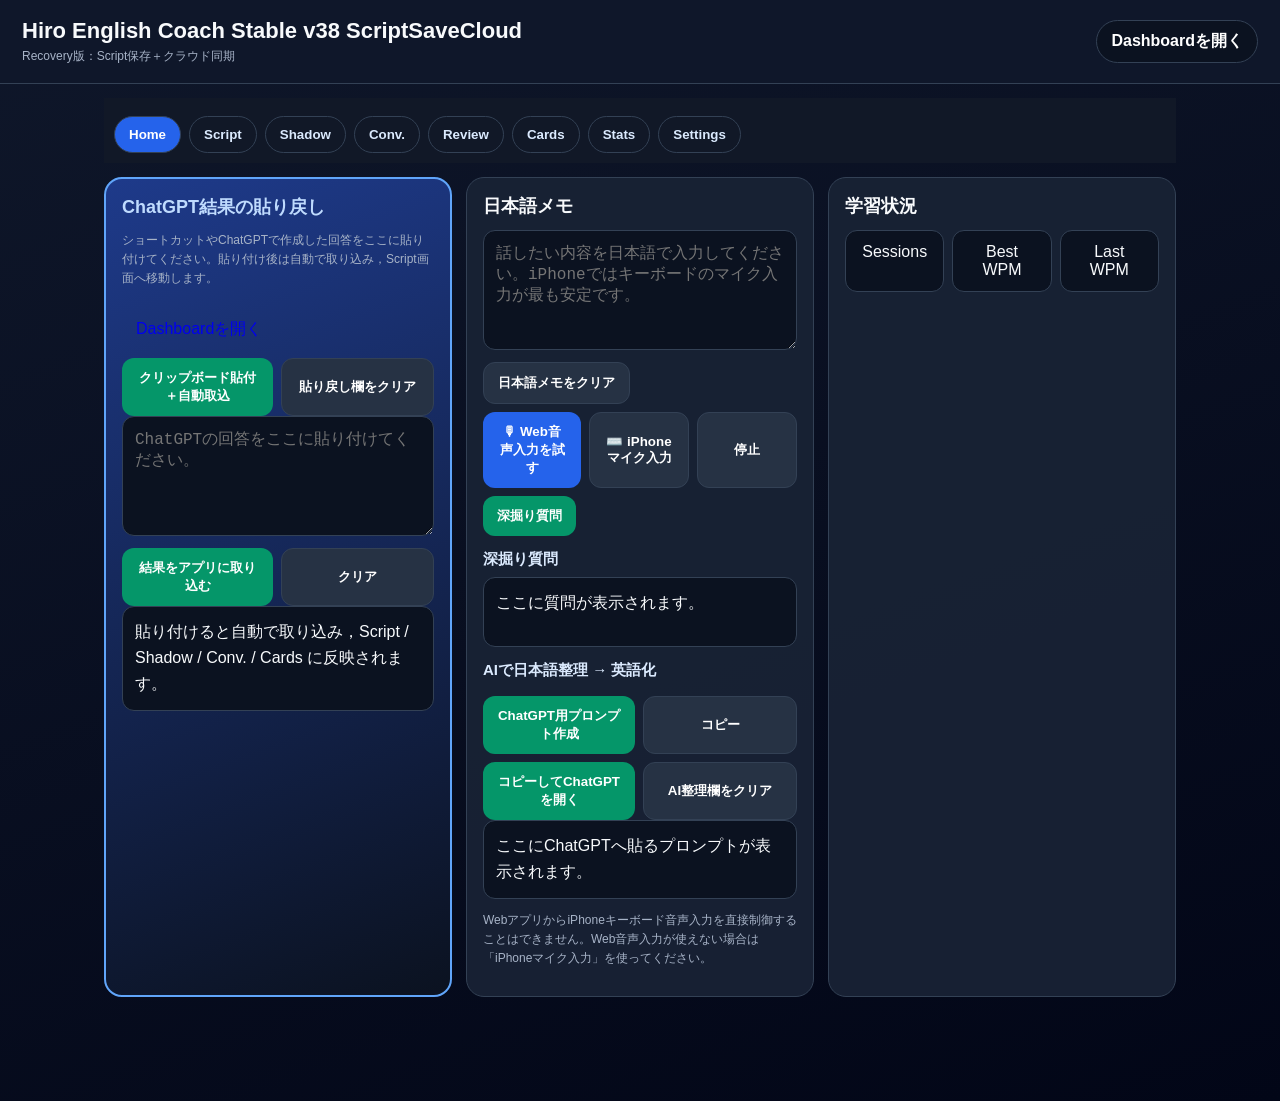
==== commit f59d6884: "Add files via upload" ====
--- a/index.html
+++ b/index.html
@@ -3,7 +3,7 @@
 <head>
 <meta charset="utf-8">
 <meta name="viewport" content="width=device-width,initial-scale=1,viewport-fit=cover">
-<title>Hiro English Coach Stable v36 TitlePrompt</title>
+<title>Hiro English Coach Stable v38 ScriptSaveCloud</title>
 <link rel="manifest" href="manifest.webmanifest">
 <style>
 :root{--bg:#0f172a;--card:#182235;--ink:#f8fafc;--muted:#a7b3c7;--line:#334155;--blue:#2563eb;--green:#059669;--red:#dc2626;--amber:#f59e0b;--paste:#1e3a8a}
@@ -331,12 +331,38 @@
   }
 }
 
+
+/* v37 dashboard header link */
+header{
+  display:flex;
+  justify-content:space-between;
+  gap:12px;
+  align-items:center;
+}
+.headerMain{min-width:0}
+.homeLink{
+  color:white;
+  text-decoration:none;
+  border:1px solid var(--line);
+  padding:10px 14px;
+  border-radius:999px;
+  background:#0b1220;
+  font-weight:800;
+  white-space:nowrap;
+}
+@media(max-width:640px){
+  header{align-items:flex-start;flex-direction:column}
+}
+
 </style>
 </head>
 <body>
 <header>
-<h1>Hiro English Coach Stable v36 TitlePrompt</h1>
-<div class="sub">Recovery版：保存タイトル自動生成プロンプト追加</div>
+<div class="headerMain">
+<h1>Hiro English Coach Stable v38 ScriptSaveCloud</h1>
+<div class="sub">Recovery版：Script保存＋クラウド同期</div>
+</div>
+<a class="homeLink" href="./dashboard.html">Dashboardを開く</a>
 </header>
 
 <div class="wrap">
@@ -402,7 +428,7 @@
 <div id="refinedJapanese" class="out"></div>
 
 <div class="row" style="margin:10px 0;">
-  <button id="quickSaveScriptArchive" class="good">Dashboard用にこのScriptを保存</button>
+  <button id="quickSaveScriptArchive" class="good">Scriptを保存＋クラウド同期</button>
 </div>
 
 <h3>English Script</h3>
@@ -1842,7 +1868,18 @@
   return s;
 }
 
-function quickSaveScriptArchive(){
+
+function canUseCloudSync(){
+  try{
+    var d=getData();
+    var st=d.settings||{};
+    return !!(st.syncWorkerUrl && st.syncUserId && st.syncPasscode);
+  }catch(e){
+    return false;
+  }
+}
+
+async function quickSaveScriptArchive(){
   var script = val("scriptText");
   var translation = el("translation") ? el("translation").innerText : "";
   if(!script || !script.trim()){
@@ -1875,8 +1912,21 @@
     try{renderScriptArchive()}catch(e){}
   }
 
-  toast("Dashboard用に保存しました");
-}
+  if(canUseCloudSync() && typeof saveCloud === "function"){
+    try{
+      toast("Scriptを保存しました。クラウド同期中です。");
+      await saveCloud();
+      toast("Scriptを保存し，クラウド同期しました");
+    }catch(e){
+      toast("端末内に保存しました。クラウド同期は失敗しました。");
+      if(el("cloudStatus"))text("cloudStatus","Scriptは端末内に保存済み。クラウド同期失敗: "+(e.message||e));
+    }
+  }else{
+    toast("Scriptを端末内に保存しました。クラウド同期は未設定です。");
+    if(el("cloudStatus"))text("cloudStatus","Scriptは端末内に保存済み。クラウド同期するにはSettingsで設定後，クラウドへ保存してください。");
+  }
+}
+
 
 document.addEventListener("DOMContentLoaded",function(){
 document.querySelectorAll(".tab").forEach(function(b){b.addEventListener("click",function(){showTab(b.dataset.target)})});
